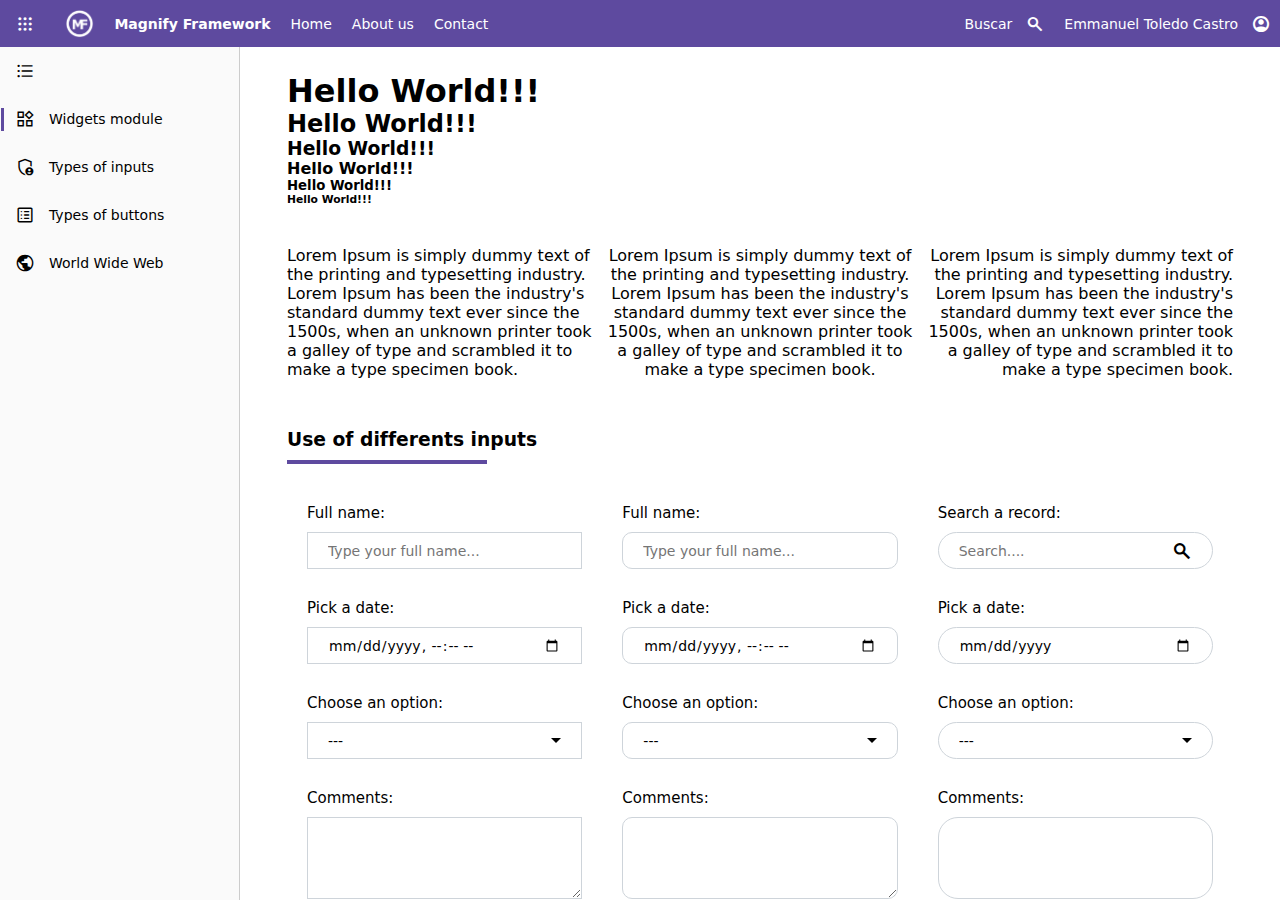
==== index.html @ 5e42d899 "Initial commit with first version of framework" ====
<!DOCTYPE html>
<html lang="es">
<head>
    <meta charset="UTF-8">
    <meta http-equiv="X-UA-Compatible" content="IE=edge">
    <meta name="viewport" content="width=device-width, initial-scale=1.0">
    <link rel="stylesheet" href="./css/main.css" />
    <link rel="stylesheet" href="./css/header-menu.css" />
    <link rel="stylesheet" href="./css/navbar-menu.css" />
    <link rel="stylesheet" href="./css/layout.css" />
    <link rel="stylesheet" href="./css/form.css" />
    <link rel="stylesheet" href="./css/table.css" />
    <!-- <link rel="stylesheet" href="https://fonts.googleapis.com/icon?family=Material+Icons"> -->
    <!-- <link rel="stylesheet" href="https://fonts.googleapis.com/css2?family=Material+Symbols+Outlined:opsz,wght,FILL,GRAD@20..48,100..700,0..1,-50..200" /> -->
    <link rel="stylesheet" href="./lib/google-symbols/main.css" />
    <script src="./utils/jquery/main.js"></script>
    <script src="./js/variables.js"></script>
    <script src="./js/main.js"></script>
    <script src="./js/navbar-menu.js"></script>
    <title>Design maker - Home</title>
</head>
<body>
    <div class="root">
        <div class="header-menu-container">
            <div class="menu-item-container apps-icon-container">
                <div class="header-icon-item-container flex align-justify-content-center">
                    <span class="icon-item material-symbols-outlined">
                        apps
                    </span>
                </div>
            </div>
            <div class="menu-item-container">
                <div class="menu-item">
                    <div class="menu-logo-container">
                        <img class="logo" alt="Image not found" src="./utils/img/magnify-framework.png" />
                    </div>
                    <span class="separator-sm"></span>
                    <p><strong>Magnify Framework</strong></p>
                </div>
            </div>
            <div class="header-menu">
                <div id="principal-header-collapse" class="header-collapse hidden-scroll">
                    <div class="menu left">
                        <div class="menu-item-container">
                            <div class="menu-item darken-hover">
                                <a href="#">Home</a>
                            </div>
                        </div>
                        <div class="menu-item-container">
                            <div class="menu-item darken-hover">
                                <a href="#">About us</a>
                            </div>
                        </div>
                        <div class="menu-item-container">
                            <div class="menu-item darken-hover">
                                <a href="#">Contact</a>
                            </div>
                        </div>
                    </div>
                    <div class="menu right">
                        <div class="menu-item-container">
                            <div class="menu-item">
                                <p>Buscar</p>
                                <span class="icon-item right material-symbols-outlined" style="font-variation-settings: 'FILL' 0, 'wght' 700, 'GRAD' 0, 'opsz' 40">
                                    search
                                </span>
                            </div>
                        </div>
                        <div class="menu-item-container">
                            <div class="menu-item">
                                <p>Emmanuel Toledo Castro</p>
                                <span class="icon-item right material-symbols-outlined"
                                    style="font-variation-settings: 'FILL' 1, 'wght' 700, 'GRAD' 0, 'opsz' 40">
                                    account_circle
                                </span>
                            </div>
                        </div>
                    </div>
                </div>
            </div>
            <div class="header-collapse-toggler" to="principal-header-collapse">
                <span class="icon-item material-symbols-outlined">
                    menu
                </span>
            </div>
        </div>
        <div class="main">
            <div id="left-navbar-container" class="side-navbar-container">
                <div class="main-content-container light-scroll">
                    <div class="navbar-item-container">
                        <div class="navbar-item" action="collapse-navbar" to="left-navbar-container">
                            <span class="icon-item material-symbols-outlined">
                                format_list_bulleted
                            </span>
                        </div>
                    </div>
                    <div class="navbar-item-container inline-indicator active">
                        <span class="navbar-item-indicator"></span>
                        <div class="navbar-item" action="hyperlink-navbar">
                            <span class="icon-item material-symbols-outlined">
                                widgets
                            </span>
                            <a href="#" class="navbar-item-link">
                                Widgets module
                            </a>
                        </div>
                    </div>
                    <div class="navbar-item-container inline-indicator darken-hover">
                        <span class="navbar-item-indicator"></span>
                        <div class="navbar-item" action="hyperlink-navbar">
                            <span class="icon-item material-symbols-outlined">
                                admin_panel_settings
                            </span>
                            <a href="./pages/inputs.html" class="navbar-item-link">
                                Types of inputs
                            </a>
                        </div>
                    </div>
                    <div class="navbar-item-container inline-indicator darken-hover">
                        <span class="navbar-item-indicator"></span>
                        <div class="navbar-item" action="hyperlink-navbar">
                            <span class="icon-item material-symbols-outlined">
                                list_alt
                            </span>
                            <a href="./pages/buttons.html" class="navbar-item-link">
                                Types of buttons
                            </a>
                        </div>
                    </div>
                    <div class="navbar-item-container inline-indicator darken-hover">
                        <span class="navbar-item-indicator"></span>
                        <div class="navbar-item" action="hyperlink-navbar">
                            <span class="icon-item material-symbols-outlined">
                                public
                            </span>
                            <a href="#" class="navbar-item-link">
                                World Wide Web
                            </a>
                        </div>
                    </div>
                </div>
            </div>
            <div class="main-content-container light-scroll">
                <main class="main-container">
                    <!-- Use of container. -->
                    <div class="container">
                        <h1>Hello World!!!</h1>
                        <h2>Hello World!!!</h2>
                        <h3>Hello World!!!</h3>
                        <h4>Hello World!!!</h4>
                        <h5>Hello World!!!</h5>
                        <h6>Hello World!!!</h6>
                    </div>
                    <!-- Use of row and columns. -->
                    <div class="container">
                        <div class="row">
                            <div class="column-container column-md-4">
                                <p class="text-left">Lorem Ipsum is simply dummy text of the printing and typesetting industry. Lorem Ipsum has been the industry's standard dummy text ever since the 1500s, when an unknown printer took a galley of type and scrambled it to make a type specimen book.</p>
                            </div>
                            <div class="column-container column-md-4">
                                <p class="text-center">Lorem Ipsum is simply dummy text of the printing and typesetting industry. Lorem Ipsum has been the industry's standard dummy text ever since the 1500s, when an unknown printer took a galley of type and scrambled it to make a type specimen book.</p>
                            </div>
                            <div class="column-container column-md-4">
                                <p class="text-right">Lorem Ipsum is simply dummy text of the printing and typesetting industry. Lorem Ipsum has been the industry's standard dummy text ever since the 1500s, when an unknown printer took a galley of type and scrambled it to make a type specimen book.</p>
                            </div>
                        </div>
                    </div>
                    <!-- Types of controls. -->
                    <div class="container">
                        <div class="title-container">
                            <div class="title-item">
                                <h3>Use of differents inputs</h3>
                                <div class="title-bottom-line-indicator"></div>
                            </div>
                        </div>
                        <div class="row">
                            <div class="column-container column-md-4">
                                <div class="form-control-container">
                                    <label class="control-label" for="full-name">Full name:</label>
                                    <div class="control-container">
                                        <input id="full-name" 
                                               name="full-name"
                                               class="control" 
                                               type="text" 
                                               placeholder="Type your full name..." />
                                    </div>
                                </div>
                            </div>
                            <div class="column-container column-md-4">
                                <div class="form-control-container">
                                    <label class="control-label" for="full-name">Full name:</label>
                                    <div class="control-container semi-rounded">
                                        <input id="full-name" 
                                               name="full-name"
                                               class="control" 
                                               type="text" 
                                               placeholder="Type your full name..." />
                                    </div>
                                </div>
                            </div>
                            <div class="column-container column-md-4">
                                <div class="form-control-container">
                                    <label class="control-label" for="search">Search a record:</label>
                                    <div class="control-container rounded">
                                        <input id="search" 
                                               name="search"
                                               class="control" 
                                               type="text" 
                                               placeholder="Search...." />
                                        <span class="icon-item material-symbols-outlined" style="font-variation-settings: 'FILL' 0, 'wght' 700, 'GRAD' 0, 'opsz' 40">
                                            search
                                        </span>
                                    </div>
                                </div>
                            </div>
                        </div>
                        <div class="row">
                            <div class="column-container column-md-4">
                                <div class="form-control-container">
                                    <label class="control-label" for="date">Pick a date:</label>
                                    <div class="control-container">
                                        <input id="date" 
                                               name="date"
                                               class="control" 
                                               type="datetime-local" />
                                    </div>
                                </div>
                            </div>
                            <div class="column-container column-md-4">
                                <div class="form-control-container">
                                    <label class="control-label" for="date">Pick a date:</label>
                                    <div class="control-container semi-rounded">
                                        <input id="date" 
                                               name="date"
                                               class="control" 
                                               type="datetime-local" />
                                    </div>
                                </div>
                            </div>
                            <div class="column-container column-md-4">
                                <div class="form-control-container">
                                    <label class="control-label" for="date">Pick a date:</label>
                                    <div class="control-container rounded">
                                        <input id="date" 
                                               name="date"
                                               class="control" 
                                               type="date" />
                                    </div>
                                </div>
                            </div>
                        </div>
                        <div class="row">
                            <div class="column-container column-md-4">
                                <div class="form-control-container">
                                    <label class="control-label" for="example-select">Choose an option:</label>
                                    <div class="control-container select">
                                        <select id="example-select" 
                                               name="example-select"
                                               class="control">
                                            <option>---</option>
                                            <option>Option #1</option>
                                            <option>Option #2</option>
                                            <option>Option #3</option>
                                            <option>Option #4</option>
                                        </select>
                                    </div>
                                </div>
                            </div>
                            <div class="column-container column-md-4">
                                <div class="form-control-container">
                                    <label class="control-label" for="example-select">Choose an option:</label>
                                    <div class="control-container semi-rounded select">
                                        <select id="example-select" 
                                               name="example-select"
                                               class="control">
                                            <option>---</option>
                                            <option>Option #1</option>
                                            <option>Option #2</option>
                                            <option>Option #3</option>
                                            <option>Option #4</option>   
                                        </select>
                                    </div>
                                </div>
                            </div>
                            <div class="column-container column-md-4">
                                <div class="form-control-container">
                                    <label class="control-label" for="example-select">Choose an option:</label>
                                    <div class="control-container rounded select">
                                        <select id="example-select" 
                                               name="example-select"
                                               class="control">
                                            <option>---</option>
                                            <option>Option #1</option>
                                            <option>Option #2</option>
                                            <option>Option #3</option>
                                            <option>Option #4</option>
                                        </select>
                                    </div>
                                </div>
                            </div>
                        </div>
                        <div class="row">
                            <div class="column-container column-md-4">
                                <div class="form-control-container">
                                    <label class="control-label" for="comment">Comments:</label>
                                    <div class="control-container">
                                        <textarea id="comment" name="comment" class="control" rows="4"></textarea>
                                    </div>
                                </div>
                            </div>
                            <div class="column-container column-md-4">
                                <div class="form-control-container">
                                    <label class="control-label" for="comment">Comments:</label>
                                    <div class="control-container semi-rounded">
                                        <textarea id="comment" name="comment" class="control" rows="4"></textarea>
                                    </div>
                                </div>
                            </div>
                            <div class="column-container column-md-4">
                                <div class="form-control-container">
                                    <label class="control-label" for="comment">Comments:</label>
                                    <div class="control-container rounded">
                                        <textarea id="comment" name="comment" class="control" rows="4"></textarea>
                                    </div>
                                </div>
                            </div>
                        </div>
                    </div>
                    <!-- Types of buttons -->
                    <h3>Use of differents Buttons</h3>
                    <div class="container">
                        <div class="row">
                            <div class="column-md-3">
                                <div class="container">
                                    <div class="control-button-container button-bg">
                                        <div class="control-button">
                                            <p>Click to like</p>
                                            <span class="icon-item left material-symbols-outlined" style="font-variation-settings: 'FILL' 1, 'wght' 700, 'GRAD' 0, 'opsz' 40">
                                                favorite
                                            </span>
                                        </div>
                                    </div>
                                </div>
                            </div>
                            <div class="column-md-3">
                                <div class="container">
                                    <div class="control-button-container button-bg-info">
                                        <div class="control-button">
                                            <p>More information</p>
                                            <span class="icon-item left material-symbols-outlined" style="font-variation-settings: 'FILL' 1, 'wght' 700, 'GRAD' 0, 'opsz' 40">
                                                info
                                            </span>
                                        </div>
                                    </div>
                                </div>
                            </div>
                            <div class="column-md-3">
                                <div class="container">
                                    <div class="control-button-container button-bg-danger">
                                        <div class="control-button">
                                            <p>Delte record</p>
                                            <span class="icon-item left material-symbols-outlined" style="font-variation-settings: 'FILL' 1, 'wght' 700, 'GRAD' 0, 'opsz' 40">
                                                delete_sweep
                                            </span>
                                        </div>
                                    </div>
                                </div>
                            </div>
                            <div class="column-md-3">
                                <div class="container">
                                    <div class="control-button-container button-bg-success">
                                        <div class="control-button">
                                            <p>Add new record</p>
                                            <span class="icon-item left material-symbols-outlined" style="font-variation-settings: 'FILL' 1, 'wght' 700, 'GRAD' 0, 'opsz' 40">
                                                add
                                            </span>
                                        </div>
                                    </div>
                                </div>
                            </div>
                        </div>
                        <div class="row">
                            <div class="column-md-3">
                                <div class="container">
                                    <div class="control-button-container semi-rounded button-bg">
                                        <div class="control-button">
                                            <p>Click to like</p>
                                            <span class="icon-item left material-symbols-outlined" style="font-variation-settings: 'FILL' 1, 'wght' 700, 'GRAD' 0, 'opsz' 40">
                                                favorite
                                            </span>
                                        </div>
                                    </div>
                                </div>
                            </div>
                            <div class="column-md-3">
                                <div class="container">
                                    <div class="control-button-container semi-rounded button-bg-info">
                                        <div class="control-button">
                                            <p>More information</p>
                                            <span class="icon-item left material-symbols-outlined" style="font-variation-settings: 'FILL' 1, 'wght' 700, 'GRAD' 0, 'opsz' 40">
                                                info
                                            </span>
                                        </div>
                                    </div>
                                </div>
                            </div>
                            <div class="column-md-3">
                                <div class="container">
                                    <div class="control-button-container semi-rounded button-bg-danger">
                                        <div class="control-button">
                                            <p>Delte record</p>
                                            <span class="icon-item left material-symbols-outlined" style="font-variation-settings: 'FILL' 1, 'wght' 700, 'GRAD' 0, 'opsz' 40">
                                                delete_sweep
                                            </span>
                                        </div>
                                    </div>
                                </div>
                            </div>
                            <div class="column-md-3">
                                <div class="container">
                                    <div class="control-button-container semi-rounded button-bg-success">
                                        <div class="control-button">
                                            <p>Add new record</p>
                                            <span class="icon-item left material-symbols-outlined" style="font-variation-settings: 'FILL' 1, 'wght' 700, 'GRAD' 0, 'opsz' 40">
                                                add
                                            </span>
                                        </div>
                                    </div>
                                </div>
                            </div>
                        </div>
                        <div class="row">
                            <div class="column-md-3">
                                <div class="container">
                                    <div class="control-button-container rounded button-bg">
                                        <div class="control-button">
                                            <p>Click to like</p>
                                            <span class="icon-item left material-symbols-outlined" style="font-variation-settings: 'FILL' 1, 'wght' 700, 'GRAD' 0, 'opsz' 40">
                                                favorite
                                            </span>
                                        </div>
                                    </div>
                                </div>
                            </div>
                            <div class="column-md-3">
                                <div class="container">
                                    <div class="control-button-container rounded button-bg-info">
                                        <div class="control-button">
                                            <p>More information</p>
                                            <span class="icon-item left material-symbols-outlined" style="font-variation-settings: 'FILL' 1, 'wght' 700, 'GRAD' 0, 'opsz' 40">
                                                info
                                            </span>
                                        </div>
                                    </div>
                                </div>
                            </div>
                            <div class="column-md-3">
                                <div class="container">
                                    <div class="control-button-container rounded button-bg-danger">
                                        <div class="control-button">
                                            <p>Delte record</p>
                                            <span class="icon-item left material-symbols-outlined" style="font-variation-settings: 'FILL' 1, 'wght' 700, 'GRAD' 0, 'opsz' 40">
                                                delete_sweep
                                            </span>
                                        </div>
                                    </div>
                                </div>
                            </div>
                            <div class="column-md-3">
                                <div class="container">
                                    <div class="control-button-container rounded button-bg-success">
                                        <div class="control-button">
                                            <p>Add new record</p>
                                            <span class="icon-item left material-symbols-outlined" style="font-variation-settings: 'FILL' 1, 'wght' 700, 'GRAD' 0, 'opsz' 40">
                                                add
                                            </span>
                                        </div>
                                    </div>
                                </div>
                            </div>
                        </div>
                        <div class="row">
                            <div class="column-md-3">
                                <div class="container">
                                    <div class="control-button-container rounded button-bg">
                                        <div class="control-button">
                                            <span class="icon-item right material-symbols-outlined" style="font-variation-settings: 'FILL' 1, 'wght' 700, 'GRAD' 0, 'opsz' 40">
                                                favorite
                                            </span>
                                            <p>Click to like</p>
                                        </div>
                                    </div>
                                </div>
                            </div>
                            <div class="column-md-3">
                                <div class="container">
                                    <div class="control-button-container rounded button-bg-info">
                                        <div class="control-button">
                                            <span class="icon-item right material-symbols-outlined" style="font-variation-settings: 'FILL' 1, 'wght' 700, 'GRAD' 0, 'opsz' 40">
                                                info
                                            </span>
                                            <p>More information</p>
                                        </div>
                                    </div>
                                </div>
                            </div>
                            <div class="column-md-3">
                                <div class="container">
                                    <div class="control-button-container rounded button-bg-danger">
                                        <div class="control-button">
                                            <span class="icon-item right material-symbols-outlined" style="font-variation-settings: 'FILL' 1, 'wght' 700, 'GRAD' 0, 'opsz' 40">
                                                delete_sweep
                                            </span>
                                            <p>Delte record</p>
                                        </div>
                                    </div>
                                </div>
                            </div>
                            <div class="column-md-3">
                                <div class="container">
                                    <div class="control-button-container rounded button-bg-success">
                                        <div class="control-button">
                                            <span class="icon-item right material-symbols-outlined" style="font-variation-settings: 'FILL' 1, 'wght' 700, 'GRAD' 0, 'opsz' 40">
                                                add
                                            </span>
                                            <p>Add new record</p>
                                        </div>
                                    </div>
                                </div>
                            </div>
                        </div>
                    </div>
                    <div class="container flex-row">
                        <button class="control-button rounded button-bg-warning">
                            Click here!
                        </button>
                        <span class="separator-sm"></span>
                        <button class="control-button rounded button-bg-danger">
                            Click here!
                        </button>
                        <span class="separator-sm"></span>
                        <button class="control-button rounded button-bg-success">
                            Click here!
                        </button>
                        <span class="separator-sm"></span>
                        <button class="control-button rounded button-bg-info">
                            Click here!
                        </button>
                        <span class="separator-sm"></span>
                        <button class="control-button rounded button-bg-secondary">
                            Click here!
                        </button>
                    </div>
                    <div class="container flex-row">
                        <button class="control-button button-bg-warning">
                            Click here!
                        </button>
                        <span class="separator-sm"></span>
                        <button class="control-button button-bg-danger">
                            Click here!
                        </button>
                        <span class="separator-sm"></span>
                        <button class="control-button button-bg-success">
                            Click here!
                        </button>
                        <span class="separator-sm"></span>
                        <button class="control-button button-bg-info">
                            Click here!
                        </button>
                        <span class="separator-sm"></span>
                        <button class="control-button button-bg-secondary">
                            Click here!
                        </button>
                    </div>
                    <div class="container flex-row">
                        <button class="control-button button-bg-warning-outline">
                            Click here!
                        </button>
                        <span class="separator-sm"></span>
                        <button class="control-button button-bg-danger-outline">
                            Click here!
                        </button>
                        <span class="separator-sm"></span>
                        <button class="control-button button-bg-success-outline">
                            Click here!
                        </button>
                        <span class="separator-sm"></span>
                        <button class="control-button button-bg-info-outline">
                            Click here!
                        </button>
                        <span class="separator-sm"></span>
                        <button class="control-button button-bg-secondary-outline">
                            Click here!
                        </button>
                    </div>
                    <div class="container flex-row">
                        <button class="control-button button-bg-warning-outline rounded">
                            Search a record
                            <span class="icon-item material-symbols-outlined left" style="font-variation-settings: 'FILL' 0, 'wght' 700, 'GRAD' 0, 'opsz' 40">
                                search
                            </span>
                        </button>
                        <span class="separator-sm"></span>
                        <button class="control-button button-bg-danger-outline rounded">
                            <span class="icon-item material-symbols-outlined right" style="font-variation-settings: 'FILL' 0, 'wght' 700, 'GRAD' 0, 'opsz' 40">
                                search
                            </span>
                            Search a record
                        </button>
                        <span class="separator-sm"></span>
                        <button class="control-button button-bg-success-outline rounded">
                            Filter
                            <span class="icon-item material-symbols-outlined left" style="font-variation-settings: 'FILL' 0, 'wght' 700, 'GRAD' 0, 'opsz' 40">
                                filter_list
                            </span>
                        </button>
                        <span class="separator-sm"></span>
                        <button class="control-button button-bg-info-outline rounded">
                            Refresh
                            <span class="icon-item material-symbols-outlined left" style="font-variation-settings: 'FILL' 0, 'wght' 700, 'GRAD' 0, 'opsz' 40">
                                refresh
                            </span>
                        </button>
                        <span class="separator-sm"></span>
                        <button class="control-button button-bg-secondary-outline rounded">
                            <span class="icon-item material-symbols-outlined" style="font-variation-settings: 'FILL' 0, 'wght' 700, 'GRAD' 0, 'opsz' 40">
                                info
                            </span>
                        </button>
                    </div>
                    <!-- Use of Card -->
                    <br><br><br>
                    <div class="card-container">
                        <h3>Example of use of card</h3>
                    </div>
                    <br><br><br>
                    <div class="container">
                        <div class="table-container linear light-scroll">
                            <table class="linear-table">
                                <thead>
                                    <tr>
                                        <th class="first" scope="col">
                                            <p>Identificador</p>
                                        </th>
                                        <th scope="col">
                                            <p>Documento</p>
                                        </th>
                                        <th scope="col">
                                            <p>Fecha límite</p>
                                        </th>
                                        <th scope="col">
                                            <p>Estatus</p>
                                        </th>
                                        <th scope="col">
                                            <p>Acciones</p>
                                        </th>
                                    </tr>
                                </thead>
                                <tbody>
                                    <tr scope="row">
                                        <td class="first">
                                            <span class="table-row-indicator"></span>
                                            <div class="flex align-items-center">
                                                # 1
                                            </div>
                                        </td>
                                        <td>
                                            <div class="flex align-items-center">
                                                Acta de nacimiento
                                            </div>
                                        </td>
                                        <td>
                                            <div class="flex align-items-center">
                                                29 de Junio del 2022
                                            </div>
                                        </td>
                                        <td>
                                            <div class="flex align-items-center">
                                                <span class="icon-item material-symbols-outlined" style="font-variation-settings: 'FILL' 1, 'wght' 700, 'GRAD' 0, 'opsz' 40">
                                                    flag
                                                </span> 
                                                <p>
                                                    Pendiente
                                                </p>
                                            </div>
                                        </td>
                                        <td>
                                            <div class="flex align-items-center">
                                                <p class="upload-document">Subir nuevo documento</p>
                                            </div>
                                        </td>
                                    </tr>
                                    <tr scope="row">
                                        <td class="first">
                                            <span class="table-row-indicator"></span>
                                            <div class="flex align-items-center">
                                                # 2
                                            </div>
                                        </td>
                                        <td>
                                            <div class="flex align-items-center">
                                                Comprobante de domicilio
                                            </div>
                                        </td>
                                        <td>
                                            <div class="flex align-items-center">
                                                29 de Junio del 2022
                                            </div>
                                        </td>
                                        <td>
                                            <div class="flex align-items-center">
                                                <span class="icon-item material-symbols-outlined" style="font-variation-settings: 'FILL' 1, 'wght' 700, 'GRAD' 0, 'opsz' 40">
                                                    flag
                                                </span> 
                                                <p>
                                                    Pendiente
                                                </p>
                                            </div>
                                        </td>
                                        <td>
                                            <div class="flex align-items-center">
                                                <span class="icon-item icon-item-lg click material-symbols-outlined" COLOR="green" style="font-variation-settings: 'FILL' 1, 'wght' 700, 'GRAD' 0, 'opsz' 40">
                                                    add_circle
                                                </span>
                                                <span class="icon-item icon-item-lg click material-symbols-outlined" COLOR="red" style="font-variation-settings: 'FILL' 1, 'wght' 700, 'GRAD' 0, 'opsz' 40">
                                                    cancel
                                                </span>
                                                <span class="icon-item icon-item-lg click material-symbols-outlined" COLOR="#0083b3" style="font-variation-settings: 'FILL' 1, 'wght' 700, 'GRAD' 0, 'opsz' 40">
                                                    downloading
                                                </span>
                                            </div>
                                        </td>
                                    </tr>
                                    <tr scope="row">
                                        <td class="first">
                                            <span class="table-row-indicator"></span>
                                            <div class="flex align-items-center">
                                                # 3
                                            </div>
                                        </td>
                                        <td>
                                            <div class="flex align-items-center">
                                                Identificación oficial
                                            </div>
                                        </td>
                                        <td>
                                            <div class="flex align-items-center">
                                                29 de Junio del 2022
                                            </div>
                                        </td>
                                        <td>
                                            <div class="flex align-items-center">
                                                <span class="icon-item material-symbols-outlined" style="font-variation-settings: 'FILL' 1, 'wght' 700, 'GRAD' 0, 'opsz' 40">
                                                    flag
                                                </span> 
                                                <p>
                                                    Pendiente
                                                </p>
                                            </div>
                                        </td>
                                        <td>
                                            <div class="flex align-items-center">
                                                <p class="upload-document">Subir nuevo documento</p>
                                            </div>
                                        </td>
                                    </tr>
                                </tbody>
                            </table>
                        </div>
                    </div>
                    <br><br><br><br><br>
                </main>
            </div>
        </div>
    </div>
</body>
</html>
---- css/main.css ----
:root {
    --background-magnify-framework: #5E4A9F;
    --color-black: #000000;
    --color-white: #FFFFFF;
    --small-font-size: 0.875rem;
    --light-font-weight: 300;
    --regular-font-weight: 400;
    --semibold-font-weight: 600;
}

* {
    margin: 0;
    padding: 0;
    box-sizing: border-box;
    font-family: Segoe UI,Frutiger,Frutiger Linotype,Dejavu Sans,Helvetica Neue,Arial,sans-serif;
}

.material-symbols-outlined::before {
    content: "" !important;
}

.hidden-scroll::-webkit-scrollbar {
    width: 0px;
    height: 0px;
}

.light-scroll::-webkit-scrollbar {
    width: 4px;
    height: 4px;
}

.light-scroll::-webkit-scrollbar-track {
    background-color: #f1f1f1;
    border-radius: 0px;
}

.light-scroll::-webkit-scrollbar-thumb {
    background-color: #c1c1c1;
    border-radius: 0px;
}

div.lighten-hover:hover {
    transition: .5s;
    background-image: linear-gradient(rgba(255, 255, 255, 0.35), rgba(255, 255, 255, 0.35)); /* Takes itself background color or pather background, itselft as first option but more ligth. */
}

div.darken-hover:hover {
    transition: .5s;
    background-image: linear-gradient(rgba(0, 0, 0, 0.050), rgba(0, 0, 0, 0.050)); /* Takes itself background color or pather background, itselft as first option but more ligth. */
}

html {
    height: 100%;
}

body {
    height: 100%;
    overflow: hidden;
}

.root {
    height: 100%;
    display: flex;
    flex-direction: column;
    box-sizing: border-box;
}

.main {
    height: 100%;
    display: flex;
    overflow: hidden;
    flex-direction: row;
    box-sizing: border-box;
}

.main-content-container {
    width: 100%;
    height: 100%;
    display: flex;
    overflow-y: auto;
    flex-direction: column;
}

.main-container, main {
    flex: 1 1 auto;
    padding: 10px 32px;
    position: relative;
}

.container {
    padding: 15px;
}

*.semi-rounded {
    border-radius: 0.625rem;
}

*.rounded {
    border-radius: 1.25rem;
}

*.circular {
    border-radius: 50%;
}

.card-container {
    padding: 1rem;
    border-radius: 5px;
    border: solid 1px #cccccc;
    background-color: #FFFFFF;
    box-shadow: rgba(0, 0, 0, 0.16) 0px 1px 4px;
}

.relative {
    position: relative;
}

.absolute {
    position: absolute;
}

.shadow {
    box-shadow: rgba(100, 100, 111, 0.2) 0px 7px 29px 0px;
}

.transparent {
    background-color: transparent;
}

.click {
    cursor: pointer;
}

.separator-sm {
    width: 15px;
    height: 100%;
}

.separator-md {
    width: 30px;
    height: 100%;
}

.separator-lg {
    width: 45px;
    height: 100%;
}

.icon-item-container {
    width: 50px;
    height: 100%;
    max-width: 50px;
}

.icon-item {
    max-height: 1.5rem !important;
    font-size: 1.25rem !important;
}

.icon-item-sm {
    max-height: 1rem !important;
    font-size: 0.75rem !important;
}

.icon-item-md {
    max-height: 1.5rem !important;
    font-size: 1.25rem !important;
}

.icon-item-lg {
    max-height: 1.75rem !important;
    font-size: 1.5rem !important;
}

.title-container {
    width: 100%;
    margin-bottom: 30px;
}

.title-item {
    width: fit-content;
}

.title-bottom-line-indicator {
    width: 80%;
    height: 4px;
    min-height: 3px;
    margin-top: 10px;
    background-color: var(--background-magnify-framework);
}

.text-left {
    text-align: left;
}

.text-right {
    text-align: right;
}

.text-center {
    text-align: center;
}

.font-normal {
    font-weight: normal;
}

.font-semibold {
    font-weight: 600;
}

.font-bold {
    font-weight: bold;
}

.left {
    float: left;
}

.right {
    float: right;
}

.flex {
    display: flex;
}

.flex-row {
    display: flex;
    flex-direction: row;
}

.flex-row-reverse {
    display: flex;
    flex-direction: row-reverse;
}

.flex-column {
    display: flex;
    flex-direction: column;
}

.flex-column-reverse {
    display: flex;
    flex-direction: column-reverse;
}

.align-items-stretch {
    align-items: stretch;
}

.align-items-center {
    align-items: center;
}

.justify-content-center {
    justify-content: center;
}

.align-justify-content-center {
    align-items: center;
    justify-content: center;
}

.width-fit-content {
    width: fit-content !important;
}

.width-25-p {
    width: 25%;
}

.width-50-p {
    width: 50%;
}

.width-75-p {
    width: 75%;
}

.width-100-p {
    width: 100%;
}

.height-25-p {
    height: 25%;
}

.height-50-p {
    height: 50%;
}

.height-75-p {
    height: 75%;
}

.height-100-p {
    height: 100%;
}

.margin-0 {
    margin: 0;
}

.padding-0 {
    padding: 0;
}
---- css/header-menu.css ----
.header-menu-container {
    width: 100%; 
    z-index: 99;
    height: 50px; 
    display: flex;
    /* position: relative; */
    overflow: hidden;
    flex-direction: row;
    background-color: var(--background-magnify-framework);
}

.header-menu {
    width: 100%;
    height: 100%;
    font-size: 0px;
    /* position: relative; */
    flex-basis: auto;
    vertical-align: top;
    display: inline-block;
    box-sizing: border-box;
}

.menu-item-container {
    height: 100%;
    display: inline-block;
    min-width: fit-content;
}

.menu-logo-container {
    height: 100%;
    display: flex;
    position: relative;
    overflow-x: visible;
    align-items: center;
    padding: .5rem 0.25rem;
    justify-content: center;
}

.menu-logo-container .logo {
    height: 100%;
    vertical-align: middle;
}

.menu-item-container .menu-item {
    height: 100%;
    display: flex;
    cursor: pointer;
    position: relative;
    width: fit-content;
    padding-left: 10px;
    padding-right: 10px;
    align-items: center;
    justify-content: center;
}

.menu-item > * {
    text-decoration: none;
    color: var(--color-white);
    font-size: var(--small-font-size);
}

.menu-item .icon-item {
    margin-top: 1px;
    font-size: 18px !important;
}

.menu-item .icon-item.left {
    margin-right: 0.875rem;
}

.menu-item .icon-item.right {
    margin-left: 0.875rem;
}

.menu-item.linear > .linear-indicator {
    bottom: 0; 
    height: 2.5px; 
    width: 80%; 
    min-width: 80%; 
    margin-right: 0px; 
    margin-bottom: 10px;
    position: absolute;
    background-color: transparent; 
}

.menu-item.linear:hover > .linear-indicator {
    background-color: var(--color-white);
}

.header-icon-item-container {
    width: 50px;
    height: 100%;
    max-width: 50px;
    color: var(--color-white);
}

.menu {
    height: 100%;
}

.header-collapse {
    height: 100%;
    width: 100%;
    background-color: var(--background-magnify-framework);
}

.header-collapse.collapsed {
    top: 46px;
    right: -50%;
    display: flex;
    transition: .5s;
    position: absolute;
    width: fit-content;
    overflow-y: scroll;
    flex-direction: column;
    height: calc(100% - 46px);
    background-color: var(--background-magnify-framework);
}

.header-collapse.collapsed.active {
    right: 0;
    transition: .5s;
    -o-transition: .5s;
    -ms-transition: .5s;
    -moz-transition: .5s;
    -webkit-transition: .5s;
}

.header-collapse.collapsed > .menu {
    height: fit-content;
}

.header-collapse.collapsed .menu-item-container {
    float: none;
    width: 100%;
    height: 50px;
    display: flex;
    min-height: 50px;
    align-items: center;
    justify-content: flex-end;
}

.header-collapse.collapsed .menu-item-container .menu-item {
    width: 100%;
    padding: 0 20px;
    justify-content: flex-end;
}

.header-collapse-toggler {
    height: 100%;
    float: right;
    display: none;
    min-width: 50px;
    cursor: pointer;
    align-items: center;
    justify-content: center;
    color: var(--color-white);
}

.header-collapse-toggler.show {
    display: flex;
}


/* Media screen to Desktop application. */
@media screen and (min-width: 1024px) {
    
}

/* Media screen to Tablet application. */
@media screen and (min-width: 768px) and (max-width: 1023px) {
    
}

/* Media screen to Mobile application. */
@media screen and (min-width: 767px) {
    
}
---- css/navbar-menu.css ----
/* General navbar menu styles */
.side-navbar-container {
    height: 100%;
    width: 15rem;
    flex-shrink: 0;
    transition: .3s;
    position: relative;
    background-color: #FAFAFA;
    border-right: .5px solid #CCCCCC;
}

.navbar-item-container {
    display: flex;
    min-height: 3rem;
    /* padding: 0 0.75rem; */
    padding: 0 15px;
    /* padding: 0 15.25px; */
    /* padding: 0 1rem; */
    overflow-x: hidden;
    align-items: center;
    box-sizing: border-box;
}

.navbar-item-container .navbar-item {
    display: flex;
    cursor: pointer;
    min-width: 100%;
    min-height: 100%;
    position: relative;
    align-items: center;
    flex-direction: row;
    /* background-color: rebeccapurple; */
}

.navbar-item-container.background-indicator.active {
    background-color: var(--background-magnify-framework);
    box-shadow: rgba(149, 157, 165, 0.5) 0px 8px 24px;
}

.navbar-item-container.background-indicator.active * {
    color: var(--color-white);
}

.navbar-item-container.inline-indicator {
    position: relative;
}

.navbar-item-container.inline-indicator.active .navbar-item-indicator {
    left: 1px;
    width: 3px;
    height: 1.4rem;
    position: absolute;
    background-color: var(--background-magnify-framework);
}

.navbar-item-container.inline-indicator.active * {
    color: var(--color-black);
}

.navbar-item .icon-item {
    margin-right: 0.875rem;
}

.navbar-item[role=collapse-navbar] .icon-item {
    margin-right: 0rem;
}

.navbar-item .navbar-item-link {
    width: max-content;
    white-space: nowrap; /* New (Used to don't move the text on hide menu) */
    text-decoration: none;
    color: var(--color-black);
    font-size: var(--small-font-size);
    font-weight: var(--regular-font-weight);
}

/* Collapsed navbar menu styles */
.side-navbar-container.collapsed {
    margin: 0;
    width: 3.125rem;
}

.side-navbar-container.collapsed .navbar-item-container {
    padding: 0;
}

.side-navbar-container.collapsed .navbar-item-container .navbar-item {
    padding: 0 15px;
}

.side-navbar-container.collapsed .navbar-item-link {
    display: none;
}

/* Media screen to Desktop application. */
/* @media screen and (max-width: 1024px) {

    .side-navbar-container {
        width: 55px;
    }
} */


/* Media screen to Desktop application. */
@media screen and (min-width: 1024px) {
    
}

/* Media screen to Tablet application. */
@media screen and (min-width: 768px) and (max-width: 1023px) {
    /* .side-navbar-container {
        width: 3.125rem;
    } */
}

/* Media screen to Mobile application. */
@media screen and (min-width: 767px) {
    
}
---- css/layout.css ----
.row {
    /*--bs-gutter-x: 1.5rem;*/
    --bs-gutter-y: 0;
    display: flex;
    flex-wrap: wrap;
    margin-top: calc(var(--bs-gutter-y) * -1);
    margin-right: calc(var(--bs-gutter-x) * -.5);
    margin-left: calc(var(--bs-gutter-x) * -.5);
}

    .row > * {
        flex-shrink: 0;
        width: 100%;
        max-width: 100%;
        padding-right: calc(var(--bs-gutter-x) * .5);
        padding-left: calc(var(--bs-gutter-x) * .5);
        margin-top: var(--bs-gutter-y);
    }

.column {
    flex: 1 0 0%;
}

.row > .column-container {
    padding-top: 10px;
    padding-bottom: 20px;
}

/* Media screen to Desktop application. */
@media screen and (min-width: 1024px) {
    /* .row > .column-container {
        padding-left: 12px;
        padding-right: 12px;
    }
    
    .row > .column-container:last-child {
        padding-left: 24px;
        padding-right: 0px;
    }
    
    .row > .column-container:first-child {
        padding-left: 0px;
        padding-right: 24px;
    } */
}

/* Media screen to Tablet application. */
@media screen and (min-width: 768px) and (max-width: 1023px) {
    /* .row > .column-container {
        padding-left: 7px;
        padding-right: 7px;
    }
    
    .row > .column-container:last-child {
        padding-left: 14px;
        padding-right: 0px;
    }
    
    .row > .column-container:first-child {
        padding-left: 0px;
        padding-right: 14px;
    } */
}

/* Media screen to Mobile application. */
@media screen and (min-width: 767px) {
    
}

.row-columns-auto > * {
    flex: 0 0 auto;
    width: auto;
}

.row-columns-1 > * {
    flex: 0 0 auto;
    width: 100%;
}

.row-columns-2 > * {
    flex: 0 0 auto;
    width: 50%;
}

.row-columns-3 > * {
    flex: 0 0 auto;
    width: 33.3333333333%;
}

.row-columns-4 > * {
    flex: 0 0 auto;
    width: 25%;
}

.row-columns-5 > * {
    flex: 0 0 auto;
    width: 20%;
}

.row-columns-6 > * {
    flex: 0 0 auto;
    width: 16.6666666667%;
}

.column-auto {
    flex: 0 0 auto;
    width: auto;
}

.column-1 {
    flex: 0 0 auto;
    width: 8.33333333%;
}

.column-2 {
    flex: 0 0 auto;
    width: 16.66666667%;
}

.column-3 {
    flex: 0 0 auto;
    width: 25%;
}

.column-4 {
    flex: 0 0 auto;
    width: 33.33333333%;
}

.column-5 {
    flex: 0 0 auto;
    width: 41.66666667%;
}

.column-6 {
    flex: 0 0 auto;
    width: 50%;
}

.column-7 {
    flex: 0 0 auto;
    width: 58.33333333%;
}

.column-8 {
    flex: 0 0 auto;
    width: 66.66666667%;
}

.column-9 {
    flex: 0 0 auto;
    width: 75%;
}

.column-10 {
    flex: 0 0 auto;
    width: 83.33333333%;
}

.column-11 {
    flex: 0 0 auto;
    width: 91.66666667%;
}

.column-12 {
    flex: 0 0 auto;
    width: 100%;
}

@media (min-width: 576px) {
    .column-sm {
        flex: 1 0 0%;
    }

    .row-columns-sm-auto > * {
        flex: 0 0 auto;
        width: auto;
    }

    .row-columns-sm-1 > * {
        flex: 0 0 auto;
        width: 100%;
    }

    .row-columns-sm-2 > * {
        flex: 0 0 auto;
        width: 50%;
    }

    .row-columns-sm-3 > * {
        flex: 0 0 auto;
        width: 33.3333333333%;
    }

    .row-columns-sm-4 > * {
        flex: 0 0 auto;
        width: 25%;
    }

    .row-columns-sm-5 > * {
        flex: 0 0 auto;
        width: 20%;
    }

    .row-columns-sm-6 > * {
        flex: 0 0 auto;
        width: 16.6666666667%;
    }

    .column-sm-auto {
        flex: 0 0 auto;
        width: auto;
    }

    .column-sm-1 {
        flex: 0 0 auto;
        width: 8.33333333%;
    }

    .column-sm-2 {
        flex: 0 0 auto;
        width: 16.66666667%;
    }

    .column-sm-3 {
        flex: 0 0 auto;
        width: 25%;
    }

    .column-sm-4 {
        flex: 0 0 auto;
        width: 33.33333333%;
    }

    .column-sm-5 {
        flex: 0 0 auto;
        width: 41.66666667%;
    }

    .column-sm-6 {
        flex: 0 0 auto;
        width: 50%;
    }

    .column-sm-7 {
        flex: 0 0 auto;
        width: 58.33333333%;
    }

    .column-sm-8 {
        flex: 0 0 auto;
        width: 66.66666667%;
    }

    .column-sm-9 {
        flex: 0 0 auto;
        width: 75%;
    }

    .column-sm-10 {
        flex: 0 0 auto;
        width: 83.33333333%;
    }

    .column-sm-11 {
        flex: 0 0 auto;
        width: 91.66666667%;
    }

    .column-sm-12 {
        flex: 0 0 auto;
        width: 100%;
    }
}

@media (min-width: 768px) {
    .column-md {
        flex: 1 0 0%;
    }

    .row-columns-md-auto > * {
        flex: 0 0 auto;
        width: auto;
    }

    .row-columns-md-1 > * {
        flex: 0 0 auto;
        width: 100%;
    }

    .row-columns-md-2 > * {
        flex: 0 0 auto;
        width: 50%;
    }

    .row-columns-md-3 > * {
        flex: 0 0 auto;
        width: 33.3333333333%;
    }

    .row-columns-md-4 > * {
        flex: 0 0 auto;
        width: 25%;
    }

    .row-columns-md-5 > * {
        flex: 0 0 auto;
        width: 20%;
    }

    .row-columns-md-6 > * {
        flex: 0 0 auto;
        width: 16.6666666667%;
    }

    .column-md-auto {
        flex: 0 0 auto;
        width: auto;
    }

    .column-md-1 {
        flex: 0 0 auto;
        width: 8.33333333%;
    }

    .column-md-2 {
        flex: 0 0 auto;
        width: 16.66666667%;
    }

    .column-md-3 {
        flex: 0 0 auto;
        width: 25%;
    }

    .column-md-4 {
        flex: 0 0 auto;
        width: 33.33333333%;
    }

    .column-md-5 {
        flex: 0 0 auto;
        width: 41.66666667%;
    }

    .column-md-6 {
        flex: 0 0 auto;
        width: 50%;
    }

    .column-md-7 {
        flex: 0 0 auto;
        width: 58.33333333%;
    }

    .column-md-8 {
        flex: 0 0 auto;
        width: 66.66666667%;
    }

    .column-md-9 {
        flex: 0 0 auto;
        width: 75%;
    }

    .column-md-10 {
        flex: 0 0 auto;
        width: 83.33333333%;
    }

    .column-md-11 {
        flex: 0 0 auto;
        width: 91.66666667%;
    }

    .column-md-12 {
        flex: 0 0 auto;
        width: 100%;
    }
}

@media (min-width: 992px) {
    .column-lg {
        flex: 1 0 0%;
    }

    .row-columns-lg-auto > * {
        flex: 0 0 auto;
        width: auto;
    }

    .row-columns-lg-1 > * {
        flex: 0 0 auto;
        width: 100%;
    }

    .row-columns-lg-2 > * {
        flex: 0 0 auto;
        width: 50%;
    }

    .row-columns-lg-3 > * {
        flex: 0 0 auto;
        width: 33.3333333333%;
    }

    .row-columns-lg-4 > * {
        flex: 0 0 auto;
        width: 25%;
    }

    .row-columns-lg-5 > * {
        flex: 0 0 auto;
        width: 20%;
    }

    .row-columns-lg-6 > * {
        flex: 0 0 auto;
        width: 16.6666666667%;
    }

    .column-lg-auto {
        flex: 0 0 auto;
        width: auto;
    }

    .column-lg-1 {
        flex: 0 0 auto;
        width: 8.33333333%;
    }

    .column-lg-2 {
        flex: 0 0 auto;
        width: 16.66666667%;
    }

    .column-lg-3 {
        flex: 0 0 auto;
        width: 25%;
    }

    .column-lg-4 {
        flex: 0 0 auto;
        width: 33.33333333%;
    }

    .column-lg-5 {
        flex: 0 0 auto;
        width: 41.66666667%;
    }

    .column-lg-6 {
        flex: 0 0 auto;
        width: 50%;
    }

    .column-lg-7 {
        flex: 0 0 auto;
        width: 58.33333333%;
    }

    .column-lg-8 {
        flex: 0 0 auto;
        width: 66.66666667%;
    }

    .column-lg-9 {
        flex: 0 0 auto;
        width: 75%;
    }

    .column-lg-10 {
        flex: 0 0 auto;
        width: 83.33333333%;
    }

    .column-lg-11 {
        flex: 0 0 auto;
        width: 91.66666667%;
    }

    .column-lg-12 {
        flex: 0 0 auto;
        width: 100%;
    }
}

@media (min-width: 1200px) {
    .column-xl {
        flex: 1 0 0%;
    }

    .row-columns-xl-auto > * {
        flex: 0 0 auto;
        width: auto;
    }

    .row-columns-xl-1 > * {
        flex: 0 0 auto;
        width: 100%;
    }

    .row-columns-xl-2 > * {
        flex: 0 0 auto;
        width: 50%;
    }

    .row-columns-xl-3 > * {
        flex: 0 0 auto;
        width: 33.3333333333%;
    }

    .row-columns-xl-4 > * {
        flex: 0 0 auto;
        width: 25%;
    }

    .row-columns-xl-5 > * {
        flex: 0 0 auto;
        width: 20%;
    }

    .row-columns-xl-6 > * {
        flex: 0 0 auto;
        width: 16.6666666667%;
    }

    .column-xl-auto {
        flex: 0 0 auto;
        width: auto;
    }

    .column-xl-1 {
        flex: 0 0 auto;
        width: 8.33333333%;
    }

    .column-xl-2 {
        flex: 0 0 auto;
        width: 16.66666667%;
    }

    .column-xl-3 {
        flex: 0 0 auto;
        width: 25%;
    }

    .column-xl-4 {
        flex: 0 0 auto;
        width: 33.33333333%;
    }

    .column-xl-5 {
        flex: 0 0 auto;
        width: 41.66666667%;
    }

    .column-xl-6 {
        flex: 0 0 auto;
        width: 50%;
    }

    .column-xl-7 {
        flex: 0 0 auto;
        width: 58.33333333%;
    }

    .column-xl-8 {
        flex: 0 0 auto;
        width: 66.66666667%;
    }

    .column-xl-9 {
        flex: 0 0 auto;
        width: 75%;
    }

    .column-xl-10 {
        flex: 0 0 auto;
        width: 83.33333333%;
    }

    .column-xl-11 {
        flex: 0 0 auto;
        width: 91.66666667%;
    }

    .column-xl-12 {
        flex: 0 0 auto;
        width: 100%;
    }
}

@media (min-width: 1400px) {
    .column-xxl {
        flex: 1 0 0%;
    }

    .row-columns-xxl-auto > * {
        flex: 0 0 auto;
        width: auto;
    }

    .row-columns-xxl-1 > * {
        flex: 0 0 auto;
        width: 100%;
    }

    .row-columns-xxl-2 > * {
        flex: 0 0 auto;
        width: 50%;
    }

    .row-columns-xxl-3 > * {
        flex: 0 0 auto;
        width: 33.3333333333%;
    }

    .row-columns-xxl-4 > * {
        flex: 0 0 auto;
        width: 25%;
    }

    .row-columns-xxl-5 > * {
        flex: 0 0 auto;
        width: 20%;
    }

    .row-columns-xxl-6 > * {
        flex: 0 0 auto;
        width: 16.6666666667%;
    }

    .column-xxl-auto {
        flex: 0 0 auto;
        width: auto;
    }

    .column-xxl-1 {
        flex: 0 0 auto;
        width: 8.33333333%;
    }

    .column-xxl-2 {
        flex: 0 0 auto;
        width: 16.66666667%;
    }

    .column-xxl-3 {
        flex: 0 0 auto;
        width: 25%;
    }

    .column-xxl-4 {
        flex: 0 0 auto;
        width: 33.33333333%;
    }

    .column-xxl-5 {
        flex: 0 0 auto;
        width: 41.66666667%;
    }

    .column-xxl-6 {
        flex: 0 0 auto;
        width: 50%;
    }

    .column-xxl-7 {
        flex: 0 0 auto;
        width: 58.33333333%;
    }

    .column-xxl-8 {
        flex: 0 0 auto;
        width: 66.66666667%;
    }

    .column-xxl-9 {
        flex: 0 0 auto;
        width: 75%;
    }

    .column-xxl-10 {
        flex: 0 0 auto;
        width: 83.33333333%;
    }

    .column-xxl-11 {
        flex: 0 0 auto;
        width: 91.66666667%;
    }

    .column-xxl-12 {
        flex: 0 0 auto;
        width: 100%;
    }
}
---- css/form.css ----
/* General control styles. */
.form-control-container {
    width: 100%;
    display: flex;
    flex-direction: column;
    padding-left: 20px;
    padding-right: 20px;
    /* background-color: #008000; */
}

.form-control-container.inline {
    align-items: center;
    flex-direction: row;
}

.form-control-container .control-label {
    width: fit-content;
    min-width: fit-content;
    margin-bottom: 0.625rem;
    font-size: 15px;
}

.form-control-container.inline .control-label {
    margin-bottom: 0;
    margin-right: 1.25rem;
}

.form-control-container .control-label.rounded {
    padding-left: 0.875rem;
}

.form-control-container .control-container:focus-within {
    box-shadow: rgba(149, 157, 165, 0.2) 0px 8px 24px;
}

.control-container {
    width: 100%;
    display: flex;
    overflow: hidden;
    position: relative;
    align-items: center;
    flex-direction: row;
    border: 1px solid #ced4da;
    background-color: var(--color-white);
    /* background-color: rebeccapurple; */
}

.control-container .icon-item { 
    /* margin-right: 0.875rem; */
    margin-right: 1.25rem;
}

/* .control-container .control {
    width: 100%;
    border: none;
    outline: none;
    box-sizing: border-box;
    // padding: 0.5rem 0.875rem;
    padding: 0.5rem 1.25rem;
    background-color: transparent;
} */

.control-container.select select.control {
    z-index: 99;
}

.control-container select.control {
    -webkit-appearance: none;
    -moz-appearance: none;
}

/* Control sizes */
.control {
    width: 100%;
    border: none;
    outline: none;
    box-sizing: border-box;
    padding: 0.5rem 1.25rem;
    font-size: 0.875rem !important;
    background-color: transparent;
}

.control-container.select:after {
    /* right: 15px; */
    z-index: 98;
    content: "";
    right: 1.25rem;
    position: absolute;
    border-top: 5px solid #000000;
    border-left: 5px solid transparent;
    border-right: 5px solid transparent;
}

.control:not(textarea) {
    height: 35px;
}

textarea.control {
    height: auto;
    min-height: 35px;
    resize: vertical;
}

.control.control-sm {
    padding: 0.4rem 1rem;
    font-size: 0.75rem !important;
}

.control.control-sm:not(textarea) {
    height: 30px;
}

textarea.control.control-sm {
    height: auto;
    min-height: 30px;
    resize: vertical;
    padding-top: 0.5rem;
}

.control.control-md {
    padding: 0.5rem 1.25rem;
    font-size: 0.875rem !important;
}

.control.control-md:not(textarea) {
    height: 35px;
}

textarea.control.control-md {
    height: auto;
    min-height: 35px;
    resize: vertical;
    padding-top: 0.6rem;
}

.control.control-lg {
    height: 42px;
    padding: 0.6rem 1.25rem;
    font-size: 1rem !important;
}

.control.control-lg:not(textarea) {
    height: 42px;
}

textarea.control.control-lg {
    height: auto;
    min-height: 42px;
    resize: vertical;
    padding-top: 0.65rem;
}


/* Control textarea special styles. */
/* .control-container .control:not(textarea) {
    height: 35px;
} */

/* .control-container textarea.control {
    height: auto;
    min-height: 35px;
    resize: vertical;
} */
---- css/table.css ----
.table-container {
    overflow-x: scroll;
}

.table-container.linear {
    border-left: solid 1px #cccccc;
    border-right: solid 1px #cccccc;
    border-bottom: solid 1px #cccccc;
}

table {
    width: 100%;
    border-collapse: collapse;
}

.table-row-indicator {
    top: 0;
    left: 1px;
    width: 0px;
    height: 100%;
    transition: .12s;
    position: absolute;
    background-color: black;
}

.linear-table thead tr {
    height: 40px;
    text-align: left;
    border-bottom: solid 1px #cccccc;
}

.linear-table thead tr th {
    padding: 0px 20px;
}

.linear-table thead tr th:not(.first) {
    border-left: solid 1px #cccccc;
}

.linear-table tbody tr:nth-child(even) {
    background-color: #F1F1F1;
}

.linear-table tbody tr td.first {
    position: relative;
    font-weight: var(--semibold-font-weight);
}

.linear-table tbody tr:hover .table-row-indicator {
    width: 3px;
    transition: .12s;
}

.linear-table tbody tr td {
    height: 42px;
    font-size: 15px;
    padding: 0px 20px;
}

.linear-table tbody tr td .icon-item {
    margin-right: 15px;
}
---- lib/google-symbols/main.css ----
/* fallback */
@font-face {
    font-family: 'Material Symbols Outlined';
    font-style: normal;
    font-weight: 100 700;
    src: url(symbols.woff2) format('woff2');
}

.material-symbols-outlined {
    font-family: 'Material Symbols Outlined';
    font-weight: normal;
    font-style: normal;
    font-size: 24px;
    line-height: 1;
    letter-spacing: normal;
    text-transform: none;
    display: inline-block;
    white-space: nowrap;
    word-wrap: normal;
    direction: ltr;
    -webkit-font-feature-settings: 'liga';
    -webkit-font-smoothing: antialiased;
    font-variation-settings: 'FILL' 0, 'wght' 400, 'GRAD' 0, 'opsz' 40;
}
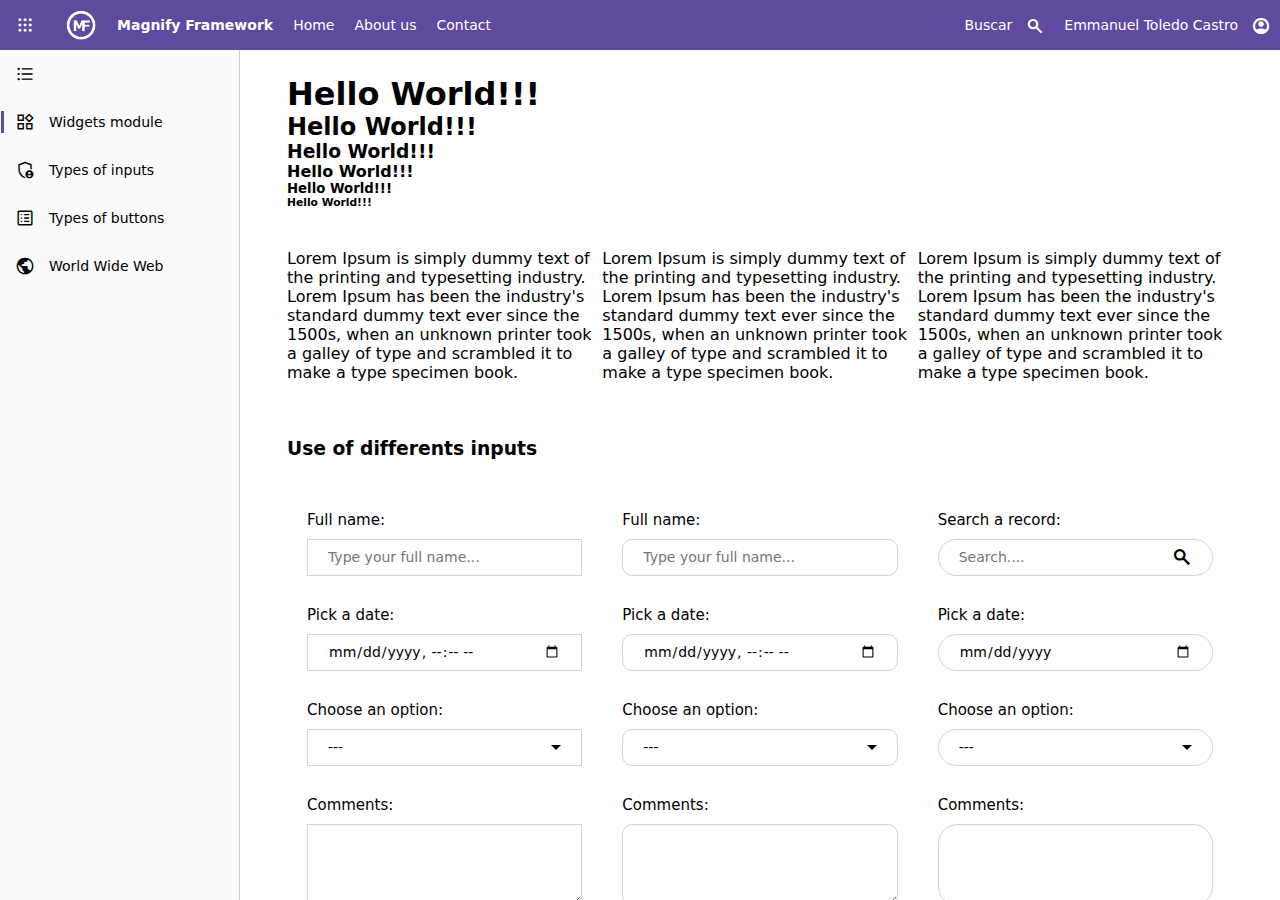
==== commit 2cb29adf: "Updated css file structures, class for Card and Dropdown elements created." ====
--- a/index.html
+++ b/index.html
@@ -10,6 +10,7 @@
     <link rel="stylesheet" href="./css/layout.css" />
     <link rel="stylesheet" href="./css/form.css" />
     <link rel="stylesheet" href="./css/table.css" />
+    <link rel="stylesheet" href="./css/containers.css" />
     <!-- <link rel="stylesheet" href="https://fonts.googleapis.com/icon?family=Material+Icons"> -->
     <!-- <link rel="stylesheet" href="https://fonts.googleapis.com/css2?family=Material+Symbols+Outlined:opsz,wght,FILL,GRAD@20..48,100..700,0..1,-50..200" /> -->
     <link rel="stylesheet" href="./lib/google-symbols/main.css" />
@@ -85,7 +86,7 @@
             </div>
         </div>
         <div class="main">
-            <div id="left-navbar-container" class="side-navbar-container">
+            <div id="left-navbar-container" class="side-navbar-container collapsed">
                 <div class="main-content-container light-scroll">
                     <div class="navbar-item-container">
                         <div class="navbar-item" action="collapse-navbar" to="left-navbar-container">
@@ -326,449 +327,6 @@
                             </div>
                         </div>
                     </div>
-                    <!-- Types of buttons -->
-                    <h3>Use of differents Buttons</h3>
-                    <div class="container">
-                        <div class="row">
-                            <div class="column-md-3">
-                                <div class="container">
-                                    <div class="control-button-container button-bg">
-                                        <div class="control-button">
-                                            <p>Click to like</p>
-                                            <span class="icon-item left material-symbols-outlined" style="font-variation-settings: 'FILL' 1, 'wght' 700, 'GRAD' 0, 'opsz' 40">
-                                                favorite
-                                            </span>
-                                        </div>
-                                    </div>
-                                </div>
-                            </div>
-                            <div class="column-md-3">
-                                <div class="container">
-                                    <div class="control-button-container button-bg-info">
-                                        <div class="control-button">
-                                            <p>More information</p>
-                                            <span class="icon-item left material-symbols-outlined" style="font-variation-settings: 'FILL' 1, 'wght' 700, 'GRAD' 0, 'opsz' 40">
-                                                info
-                                            </span>
-                                        </div>
-                                    </div>
-                                </div>
-                            </div>
-                            <div class="column-md-3">
-                                <div class="container">
-                                    <div class="control-button-container button-bg-danger">
-                                        <div class="control-button">
-                                            <p>Delte record</p>
-                                            <span class="icon-item left material-symbols-outlined" style="font-variation-settings: 'FILL' 1, 'wght' 700, 'GRAD' 0, 'opsz' 40">
-                                                delete_sweep
-                                            </span>
-                                        </div>
-                                    </div>
-                                </div>
-                            </div>
-                            <div class="column-md-3">
-                                <div class="container">
-                                    <div class="control-button-container button-bg-success">
-                                        <div class="control-button">
-                                            <p>Add new record</p>
-                                            <span class="icon-item left material-symbols-outlined" style="font-variation-settings: 'FILL' 1, 'wght' 700, 'GRAD' 0, 'opsz' 40">
-                                                add
-                                            </span>
-                                        </div>
-                                    </div>
-                                </div>
-                            </div>
-                        </div>
-                        <div class="row">
-                            <div class="column-md-3">
-                                <div class="container">
-                                    <div class="control-button-container semi-rounded button-bg">
-                                        <div class="control-button">
-                                            <p>Click to like</p>
-                                            <span class="icon-item left material-symbols-outlined" style="font-variation-settings: 'FILL' 1, 'wght' 700, 'GRAD' 0, 'opsz' 40">
-                                                favorite
-                                            </span>
-                                        </div>
-                                    </div>
-                                </div>
-                            </div>
-                            <div class="column-md-3">
-                                <div class="container">
-                                    <div class="control-button-container semi-rounded button-bg-info">
-                                        <div class="control-button">
-                                            <p>More information</p>
-                                            <span class="icon-item left material-symbols-outlined" style="font-variation-settings: 'FILL' 1, 'wght' 700, 'GRAD' 0, 'opsz' 40">
-                                                info
-                                            </span>
-                                        </div>
-                                    </div>
-                                </div>
-                            </div>
-                            <div class="column-md-3">
-                                <div class="container">
-                                    <div class="control-button-container semi-rounded button-bg-danger">
-                                        <div class="control-button">
-                                            <p>Delte record</p>
-                                            <span class="icon-item left material-symbols-outlined" style="font-variation-settings: 'FILL' 1, 'wght' 700, 'GRAD' 0, 'opsz' 40">
-                                                delete_sweep
-                                            </span>
-                                        </div>
-                                    </div>
-                                </div>
-                            </div>
-                            <div class="column-md-3">
-                                <div class="container">
-                                    <div class="control-button-container semi-rounded button-bg-success">
-                                        <div class="control-button">
-                                            <p>Add new record</p>
-                                            <span class="icon-item left material-symbols-outlined" style="font-variation-settings: 'FILL' 1, 'wght' 700, 'GRAD' 0, 'opsz' 40">
-                                                add
-                                            </span>
-                                        </div>
-                                    </div>
-                                </div>
-                            </div>
-                        </div>
-                        <div class="row">
-                            <div class="column-md-3">
-                                <div class="container">
-                                    <div class="control-button-container rounded button-bg">
-                                        <div class="control-button">
-                                            <p>Click to like</p>
-                                            <span class="icon-item left material-symbols-outlined" style="font-variation-settings: 'FILL' 1, 'wght' 700, 'GRAD' 0, 'opsz' 40">
-                                                favorite
-                                            </span>
-                                        </div>
-                                    </div>
-                                </div>
-                            </div>
-                            <div class="column-md-3">
-                                <div class="container">
-                                    <div class="control-button-container rounded button-bg-info">
-                                        <div class="control-button">
-                                            <p>More information</p>
-                                            <span class="icon-item left material-symbols-outlined" style="font-variation-settings: 'FILL' 1, 'wght' 700, 'GRAD' 0, 'opsz' 40">
-                                                info
-                                            </span>
-                                        </div>
-                                    </div>
-                                </div>
-                            </div>
-                            <div class="column-md-3">
-                                <div class="container">
-                                    <div class="control-button-container rounded button-bg-danger">
-                                        <div class="control-button">
-                                            <p>Delte record</p>
-                                            <span class="icon-item left material-symbols-outlined" style="font-variation-settings: 'FILL' 1, 'wght' 700, 'GRAD' 0, 'opsz' 40">
-                                                delete_sweep
-                                            </span>
-                                        </div>
-                                    </div>
-                                </div>
-                            </div>
-                            <div class="column-md-3">
-                                <div class="container">
-                                    <div class="control-button-container rounded button-bg-success">
-                                        <div class="control-button">
-                                            <p>Add new record</p>
-                                            <span class="icon-item left material-symbols-outlined" style="font-variation-settings: 'FILL' 1, 'wght' 700, 'GRAD' 0, 'opsz' 40">
-                                                add
-                                            </span>
-                                        </div>
-                                    </div>
-                                </div>
-                            </div>
-                        </div>
-                        <div class="row">
-                            <div class="column-md-3">
-                                <div class="container">
-                                    <div class="control-button-container rounded button-bg">
-                                        <div class="control-button">
-                                            <span class="icon-item right material-symbols-outlined" style="font-variation-settings: 'FILL' 1, 'wght' 700, 'GRAD' 0, 'opsz' 40">
-                                                favorite
-                                            </span>
-                                            <p>Click to like</p>
-                                        </div>
-                                    </div>
-                                </div>
-                            </div>
-                            <div class="column-md-3">
-                                <div class="container">
-                                    <div class="control-button-container rounded button-bg-info">
-                                        <div class="control-button">
-                                            <span class="icon-item right material-symbols-outlined" style="font-variation-settings: 'FILL' 1, 'wght' 700, 'GRAD' 0, 'opsz' 40">
-                                                info
-                                            </span>
-                                            <p>More information</p>
-                                        </div>
-                                    </div>
-                                </div>
-                            </div>
-                            <div class="column-md-3">
-                                <div class="container">
-                                    <div class="control-button-container rounded button-bg-danger">
-                                        <div class="control-button">
-                                            <span class="icon-item right material-symbols-outlined" style="font-variation-settings: 'FILL' 1, 'wght' 700, 'GRAD' 0, 'opsz' 40">
-                                                delete_sweep
-                                            </span>
-                                            <p>Delte record</p>
-                                        </div>
-                                    </div>
-                                </div>
-                            </div>
-                            <div class="column-md-3">
-                                <div class="container">
-                                    <div class="control-button-container rounded button-bg-success">
-                                        <div class="control-button">
-                                            <span class="icon-item right material-symbols-outlined" style="font-variation-settings: 'FILL' 1, 'wght' 700, 'GRAD' 0, 'opsz' 40">
-                                                add
-                                            </span>
-                                            <p>Add new record</p>
-                                        </div>
-                                    </div>
-                                </div>
-                            </div>
-                        </div>
-                    </div>
-                    <div class="container flex-row">
-                        <button class="control-button rounded button-bg-warning">
-                            Click here!
-                        </button>
-                        <span class="separator-sm"></span>
-                        <button class="control-button rounded button-bg-danger">
-                            Click here!
-                        </button>
-                        <span class="separator-sm"></span>
-                        <button class="control-button rounded button-bg-success">
-                            Click here!
-                        </button>
-                        <span class="separator-sm"></span>
-                        <button class="control-button rounded button-bg-info">
-                            Click here!
-                        </button>
-                        <span class="separator-sm"></span>
-                        <button class="control-button rounded button-bg-secondary">
-                            Click here!
-                        </button>
-                    </div>
-                    <div class="container flex-row">
-                        <button class="control-button button-bg-warning">
-                            Click here!
-                        </button>
-                        <span class="separator-sm"></span>
-                        <button class="control-button button-bg-danger">
-                            Click here!
-                        </button>
-                        <span class="separator-sm"></span>
-                        <button class="control-button button-bg-success">
-                            Click here!
-                        </button>
-                        <span class="separator-sm"></span>
-                        <button class="control-button button-bg-info">
-                            Click here!
-                        </button>
-                        <span class="separator-sm"></span>
-                        <button class="control-button button-bg-secondary">
-                            Click here!
-                        </button>
-                    </div>
-                    <div class="container flex-row">
-                        <button class="control-button button-bg-warning-outline">
-                            Click here!
-                        </button>
-                        <span class="separator-sm"></span>
-                        <button class="control-button button-bg-danger-outline">
-                            Click here!
-                        </button>
-                        <span class="separator-sm"></span>
-                        <button class="control-button button-bg-success-outline">
-                            Click here!
-                        </button>
-                        <span class="separator-sm"></span>
-                        <button class="control-button button-bg-info-outline">
-                            Click here!
-                        </button>
-                        <span class="separator-sm"></span>
-                        <button class="control-button button-bg-secondary-outline">
-                            Click here!
-                        </button>
-                    </div>
-                    <div class="container flex-row">
-                        <button class="control-button button-bg-warning-outline rounded">
-                            Search a record
-                            <span class="icon-item material-symbols-outlined left" style="font-variation-settings: 'FILL' 0, 'wght' 700, 'GRAD' 0, 'opsz' 40">
-                                search
-                            </span>
-                        </button>
-                        <span class="separator-sm"></span>
-                        <button class="control-button button-bg-danger-outline rounded">
-                            <span class="icon-item material-symbols-outlined right" style="font-variation-settings: 'FILL' 0, 'wght' 700, 'GRAD' 0, 'opsz' 40">
-                                search
-                            </span>
-                            Search a record
-                        </button>
-                        <span class="separator-sm"></span>
-                        <button class="control-button button-bg-success-outline rounded">
-                            Filter
-                            <span class="icon-item material-symbols-outlined left" style="font-variation-settings: 'FILL' 0, 'wght' 700, 'GRAD' 0, 'opsz' 40">
-                                filter_list
-                            </span>
-                        </button>
-                        <span class="separator-sm"></span>
-                        <button class="control-button button-bg-info-outline rounded">
-                            Refresh
-                            <span class="icon-item material-symbols-outlined left" style="font-variation-settings: 'FILL' 0, 'wght' 700, 'GRAD' 0, 'opsz' 40">
-                                refresh
-                            </span>
-                        </button>
-                        <span class="separator-sm"></span>
-                        <button class="control-button button-bg-secondary-outline rounded">
-                            <span class="icon-item material-symbols-outlined" style="font-variation-settings: 'FILL' 0, 'wght' 700, 'GRAD' 0, 'opsz' 40">
-                                info
-                            </span>
-                        </button>
-                    </div>
-                    <!-- Use of Card -->
-                    <br><br><br>
-                    <div class="card-container">
-                        <h3>Example of use of card</h3>
-                    </div>
-                    <br><br><br>
-                    <div class="container">
-                        <div class="table-container linear light-scroll">
-                            <table class="linear-table">
-                                <thead>
-                                    <tr>
-                                        <th class="first" scope="col">
-                                            <p>Identificador</p>
-                                        </th>
-                                        <th scope="col">
-                                            <p>Documento</p>
-                                        </th>
-                                        <th scope="col">
-                                            <p>Fecha límite</p>
-                                        </th>
-                                        <th scope="col">
-                                            <p>Estatus</p>
-                                        </th>
-                                        <th scope="col">
-                                            <p>Acciones</p>
-                                        </th>
-                                    </tr>
-                                </thead>
-                                <tbody>
-                                    <tr scope="row">
-                                        <td class="first">
-                                            <span class="table-row-indicator"></span>
-                                            <div class="flex align-items-center">
-                                                # 1
-                                            </div>
-                                        </td>
-                                        <td>
-                                            <div class="flex align-items-center">
-                                                Acta de nacimiento
-                                            </div>
-                                        </td>
-                                        <td>
-                                            <div class="flex align-items-center">
-                                                29 de Junio del 2022
-                                            </div>
-                                        </td>
-                                        <td>
-                                            <div class="flex align-items-center">
-                                                <span class="icon-item material-symbols-outlined" style="font-variation-settings: 'FILL' 1, 'wght' 700, 'GRAD' 0, 'opsz' 40">
-                                                    flag
-                                                </span> 
-                                                <p>
-                                                    Pendiente
-                                                </p>
-                                            </div>
-                                        </td>
-                                        <td>
-                                            <div class="flex align-items-center">
-                                                <p class="upload-document">Subir nuevo documento</p>
-                                            </div>
-                                        </td>
-                                    </tr>
-                                    <tr scope="row">
-                                        <td class="first">
-                                            <span class="table-row-indicator"></span>
-                                            <div class="flex align-items-center">
-                                                # 2
-                                            </div>
-                                        </td>
-                                        <td>
-                                            <div class="flex align-items-center">
-                                                Comprobante de domicilio
-                                            </div>
-                                        </td>
-                                        <td>
-                                            <div class="flex align-items-center">
-                                                29 de Junio del 2022
-                                            </div>
-                                        </td>
-                                        <td>
-                                            <div class="flex align-items-center">
-                                                <span class="icon-item material-symbols-outlined" style="font-variation-settings: 'FILL' 1, 'wght' 700, 'GRAD' 0, 'opsz' 40">
-                                                    flag
-                                                </span> 
-                                                <p>
-                                                    Pendiente
-                                                </p>
-                                            </div>
-                                        </td>
-                                        <td>
-                                            <div class="flex align-items-center">
-                                                <span class="icon-item icon-item-lg click material-symbols-outlined" COLOR="green" style="font-variation-settings: 'FILL' 1, 'wght' 700, 'GRAD' 0, 'opsz' 40">
-                                                    add_circle
-                                                </span>
-                                                <span class="icon-item icon-item-lg click material-symbols-outlined" COLOR="red" style="font-variation-settings: 'FILL' 1, 'wght' 700, 'GRAD' 0, 'opsz' 40">
-                                                    cancel
-                                                </span>
-                                                <span class="icon-item icon-item-lg click material-symbols-outlined" COLOR="#0083b3" style="font-variation-settings: 'FILL' 1, 'wght' 700, 'GRAD' 0, 'opsz' 40">
-                                                    downloading
-                                                </span>
-                                            </div>
-                                        </td>
-                                    </tr>
-                                    <tr scope="row">
-                                        <td class="first">
-                                            <span class="table-row-indicator"></span>
-                                            <div class="flex align-items-center">
-                                                # 3
-                                            </div>
-                                        </td>
-                                        <td>
-                                            <div class="flex align-items-center">
-                                                Identificación oficial
-                                            </div>
-                                        </td>
-                                        <td>
-                                            <div class="flex align-items-center">
-                                                29 de Junio del 2022
-                                            </div>
-                                        </td>
-                                        <td>
-                                            <div class="flex align-items-center">
-                                                <span class="icon-item material-symbols-outlined" style="font-variation-settings: 'FILL' 1, 'wght' 700, 'GRAD' 0, 'opsz' 40">
-                                                    flag
-                                                </span> 
-                                                <p>
-                                                    Pendiente
-                                                </p>
-                                            </div>
-                                        </td>
-                                        <td>
-                                            <div class="flex align-items-center">
-                                                <p class="upload-document">Subir nuevo documento</p>
-                                            </div>
-                                        </td>
-                                    </tr>
-                                </tbody>
-                            </table>
-                        </div>
-                    </div>
-                    <br><br><br><br><br>
                 </main>
             </div>
         </div>
--- a/css/main.css
+++ b/css/main.css
@@ -1,11 +1,26 @@
+/**
+ * Subject: Main styles class.
+ * Descripcion: This class contains all the main styles used in the framework.
+ * Last updated: Jul 14, 2022
+**/
+
+/** Principal containers configuration **/
 :root {
     --background-magnify-framework: #5E4A9F;
+
     --color-black: #000000;
     --color-white: #FFFFFF;
+    --color-gray: #A0A0A0;
+    --color-gray-light: #CCCCCC;
+    
     --small-font-size: 0.875rem;
+    --regular-font-size: 1rem;
+    --large-font-size: 1.25rem;
+
     --light-font-weight: 300;
     --regular-font-weight: 400;
     --semibold-font-weight: 600;
+    --bold-font-weight: bold;
 }
 
 * {
@@ -15,40 +30,6 @@
     font-family: Segoe UI,Frutiger,Frutiger Linotype,Dejavu Sans,Helvetica Neue,Arial,sans-serif;
 }
 
-.material-symbols-outlined::before {
-    content: "" !important;
-}
-
-.hidden-scroll::-webkit-scrollbar {
-    width: 0px;
-    height: 0px;
-}
-
-.light-scroll::-webkit-scrollbar {
-    width: 4px;
-    height: 4px;
-}
-
-.light-scroll::-webkit-scrollbar-track {
-    background-color: #f1f1f1;
-    border-radius: 0px;
-}
-
-.light-scroll::-webkit-scrollbar-thumb {
-    background-color: #c1c1c1;
-    border-radius: 0px;
-}
-
-div.lighten-hover:hover {
-    transition: .5s;
-    background-image: linear-gradient(rgba(255, 255, 255, 0.35), rgba(255, 255, 255, 0.35)); /* Takes itself background color or pather background, itselft as first option but more ligth. */
-}
-
-div.darken-hover:hover {
-    transition: .5s;
-    background-image: linear-gradient(rgba(0, 0, 0, 0.050), rgba(0, 0, 0, 0.050)); /* Takes itself background color or pather background, itselft as first option but more ligth. */
-}
-
 html {
     height: 100%;
 }
@@ -87,10 +68,27 @@
     position: relative;
 }
 
-.container {
-    padding: 15px;
-}
-
+/** Position styles **/
+.relative {
+    position: relative;
+}
+
+.absolute {
+    position: absolute;
+}
+
+/** Hover styles **/
+*.lighten-hover:hover {
+    transition: .5s;
+    background-image: linear-gradient(rgba(255, 255, 255, 0.35), rgba(255, 255, 255, 0.35)); /** Takes itself background color or pather background, itselft as first option but more ligth. **/
+}
+
+*.darken-hover:hover {
+    transition: .5s;
+    background-image: linear-gradient(rgba(0, 0, 0, 0.090), rgba(0, 0, 0, 0.090)); /** Takes itself background color or pather background, itselft as first option but more ligth. **/
+}
+
+/** Border radious styles **/
 *.semi-rounded {
     border-radius: 0.625rem;
 }
@@ -103,34 +101,25 @@
     border-radius: 50%;
 }
 
-.card-container {
-    padding: 1rem;
-    border-radius: 5px;
-    border: solid 1px #cccccc;
-    background-color: #FFFFFF;
-    box-shadow: rgba(0, 0, 0, 0.16) 0px 1px 4px;
-}
-
-.relative {
-    position: relative;
-}
-
-.absolute {
-    position: absolute;
-}
-
-.shadow {
-    box-shadow: rgba(100, 100, 111, 0.2) 0px 7px 29px 0px;
+/** Shadow and background styles **/
+.light-shadow {
+    box-shadow: rgba(149, 157, 165, 0.25) 0px 8px 24px;
+}
+
+.dark-shadow {
+    box-shadow: rgba(0, 0, 0, 0.4) 0px 8px 24px;
 }
 
 .transparent {
     background-color: transparent;
 }
 
+/** Click styles **/
 .click {
     cursor: pointer;
 }
 
+/** Separators styles **/
 .separator-sm {
     width: 15px;
     height: 100%;
@@ -146,6 +135,7 @@
     height: 100%;
 }
 
+/** Icon item styles **/
 .icon-item-container {
     width: 50px;
     height: 100%;
@@ -172,47 +162,67 @@
     font-size: 1.5rem !important;
 }
 
-.title-container {
-    width: 100%;
-    margin-bottom: 30px;
-}
-
-.title-item {
-    width: fit-content;
-}
-
-.title-bottom-line-indicator {
-    width: 80%;
-    height: 4px;
-    min-height: 3px;
-    margin-top: 10px;
-    background-color: var(--background-magnify-framework);
-}
-
-.text-left {
+/** Text color styles **/
+.black-text-color {
+    color: var(--color-black);
+}
+
+.white-text-color {
+    color: var(--color-white);
+}
+
+.light-text-color {
+    color: var(--color-gray);
+}
+
+.removed-text-decoration {
+    text-decoration: none;
+}
+
+/** Font text align styles **/
+.text-align-left {
     text-align: left;
 }
 
-.text-right {
+.text-align-right {
     text-align: right;
 }
 
-.text-center {
+.text-align-center {
     text-align: center;
 }
 
-.font-normal {
-    font-weight: normal;
-}
-
-.font-semibold {
-    font-weight: 600;
-}
-
-.font-bold {
-    font-weight: bold;
-}
-
+/** Font size styles **/
+.small-font-size {
+    font-size: var(--small-font-size);
+}
+
+.regular-font-size {
+    font-size: var(--regular-font-size);
+}
+
+.large-font-size {
+    font-size: var(--large-font-size);
+}
+
+/** Font weight styles **/
+.font-weight-light {
+    font-weight: var(--light-font-weight);
+}
+
+.font-weight-normal {
+    font-weight: var(--regular-font-weight);
+}
+
+.font-weight-semibold {
+    font-weight: var(--semibold-font-weight);
+}
+
+.font-weight-bold {
+    font-weight: var(--bold-font-weight);
+}
+
+/** Element position styles **/
 .left {
     float: left;
 }
@@ -221,6 +231,7 @@
     float: right;
 }
 
+/** Flex properties styles **/
 .flex {
     display: flex;
 }
@@ -245,6 +256,7 @@
     flex-direction: column-reverse;
 }
 
+/** Align items and justify content styles **/
 .align-items-stretch {
     align-items: stretch;
 }
@@ -262,6 +274,7 @@
     justify-content: center;
 }
 
+/** Width styles **/
 .width-fit-content {
     width: fit-content !important;
 }
@@ -282,6 +295,11 @@
     width: 100%;
 }
 
+/** Height styles **/
+.height-fit-content {
+    height: fit-content !important;
+}
+
 .height-25-p {
     height: 25%;
 }
@@ -298,6 +316,7 @@
     height: 100%;
 }
 
+/** Margin and padding styles **/
 .margin-0 {
     margin: 0;
 }
--- a/css/header-menu.css
+++ b/css/header-menu.css
@@ -3,8 +3,8 @@
     z-index: 99;
     height: 50px; 
     display: flex;
-    /* position: relative; */
-    overflow: hidden;
+    /* position: relative */
+    /* overflow: hidden; */
     flex-direction: row;
     background-color: var(--background-magnify-framework);
 }
@@ -13,7 +13,7 @@
     width: 100%;
     height: 100%;
     font-size: 0px;
-    /* position: relative; */
+    /* position: relative */
     flex-basis: auto;
     vertical-align: top;
     display: inline-block;
@@ -29,7 +29,7 @@
 .menu-logo-container {
     height: 100%;
     display: flex;
-    position: relative;
+    /* position: relative */
     overflow-x: visible;
     align-items: center;
     padding: .5rem 0.25rem;
@@ -45,7 +45,7 @@
     height: 100%;
     display: flex;
     cursor: pointer;
-    position: relative;
+    /* position: relative */
     width: fit-content;
     padding-left: 10px;
     padding-right: 10px;
--- a/css/form.css
+++ b/css/form.css
@@ -161,3 +161,57 @@
     min-height: 35px;
     resize: vertical;
 } */
+
+
+/** Dropdown styles **/
+.dropdown-container {
+    margin: 0;
+    padding: 0;
+    position: relative;
+}
+
+.dropdown-toggle {
+    cursor: pointer;
+}
+
+.dropdown-menu {
+    margin: 0;
+    z-index: 100;
+    display: none;
+    text-align: left;
+    list-style: none;
+    position: absolute;
+    min-width: 12.5rem;
+    padding: .5rem 0rem;
+    /* border-radius: 0.25rem; */
+    background-color: var(--color-white);
+    border: 1px solid var(--color-gray-light);
+}
+
+.dropdown-menu.show {
+    margin: 0px;
+    display: block;
+    inset: 0px auto auto 0px;
+    transform: translate(0px, 40px);
+}
+
+.dropdown-menu .dropdown-item {
+    border: 0;
+    width: 100%;
+    clear: both;
+    display: block;
+    transition: .5s;
+    white-space: nowrap;
+    text-align: inherit;
+    text-decoration: none;
+    padding: 0.5rem 1rem;
+    /* padding: 0.25rem 1rem; */
+    color: var(--color-black);
+    background-color: transparent;
+}
+
+.dropdown-toggle.menu-item .dropdown-menu.show{
+    right: 10px;
+    display: block;
+    margin-top: 10px;
+}--- a/css/containers.css
+++ b/css/containers.css
@@ -0,0 +1,120 @@
+/**
+ * Subject: Containers styles class.
+ * Descripcion: This class contains all the styles for containers in the framework.
+ * Last updated: Jul 14, 2022
+**/
+
+/** Principal container styles **/
+.container {
+    padding: 15px;
+}
+
+/** Inline container styles **/
+.container-inline {
+    position: relative;
+}
+
+.container-inline > * {
+    display: inline-block !important;
+}
+
+.container-inline > *:not(:last-child) {
+    margin-bottom: 10px;
+}
+
+/** Title containers styles **/
+.title-container {
+    width: 100%;
+    padding: .4rem 0;
+    position: relative;
+    margin-bottom: 2.188rem;
+}
+
+.title-item {
+    width: fit-content;
+}
+
+.title-container.bottom-indicator .title-bottom-line-indicator {
+    width: 80%;
+    height: 4px;
+    min-height: 3px;
+    margin-top: 10px;
+    background-color: var(--background-magnify-framework);
+}
+
+.title-container.left-indicator {
+    border-left: 4px solid var(--background-magnify-framework);
+    padding-left: 0.875rem;
+}
+
+/** Card element styles **/
+.card-container {
+    display: flex;
+    padding: 0rem 1rem;
+    position: relative;
+}
+
+.card-container.small  .card {
+    max-width: 18rem;
+}
+
+.card-container.regular .card {
+    max-width: calc((18rem * 2) + 2.25rem);
+}
+
+.card-container.large .card {
+    max-width: calc((18rem * 3) + 4.55rem);
+}
+
+.card {
+    width: 100%;
+    height: 100%;
+    flex: 1 1 auto;
+    border-radius: 0.375rem;
+    border: solid 1px #cccccc;
+    background-color: var(--color-white);
+}
+
+.card .card-header,
+.card .card-body,
+.card .card-footer {
+    flex: 1 1 auto;
+    padding: 1rem 1.5rem;
+}
+
+.card .card-header {
+    display: flex;
+    align-items: center;
+    justify-content: space-between;
+    border-bottom: .5px solid #cccccc;
+}
+
+.card .card-header > * {
+    margin: 0;
+    padding: 0;
+    width: 100%;
+}
+
+.card .card-header .header-action {
+    max-width: fit-content;
+}
+
+.card .card-header .icon-item {
+    margin-top: .085rem;
+    max-width: 1.25rem !important;
+    font-size: 1.25rem !important;
+}
+
+.card-title {
+    font-size: var();
+    font-weight: var(--semibold-font-weight);
+}
+
+.card .card-body > *:not(:last-child) {
+    display: block;
+    margin-bottom: 1rem;
+}
+
+.card-link-inline+.card-link-inline {
+    margin-left: 1rem;
+}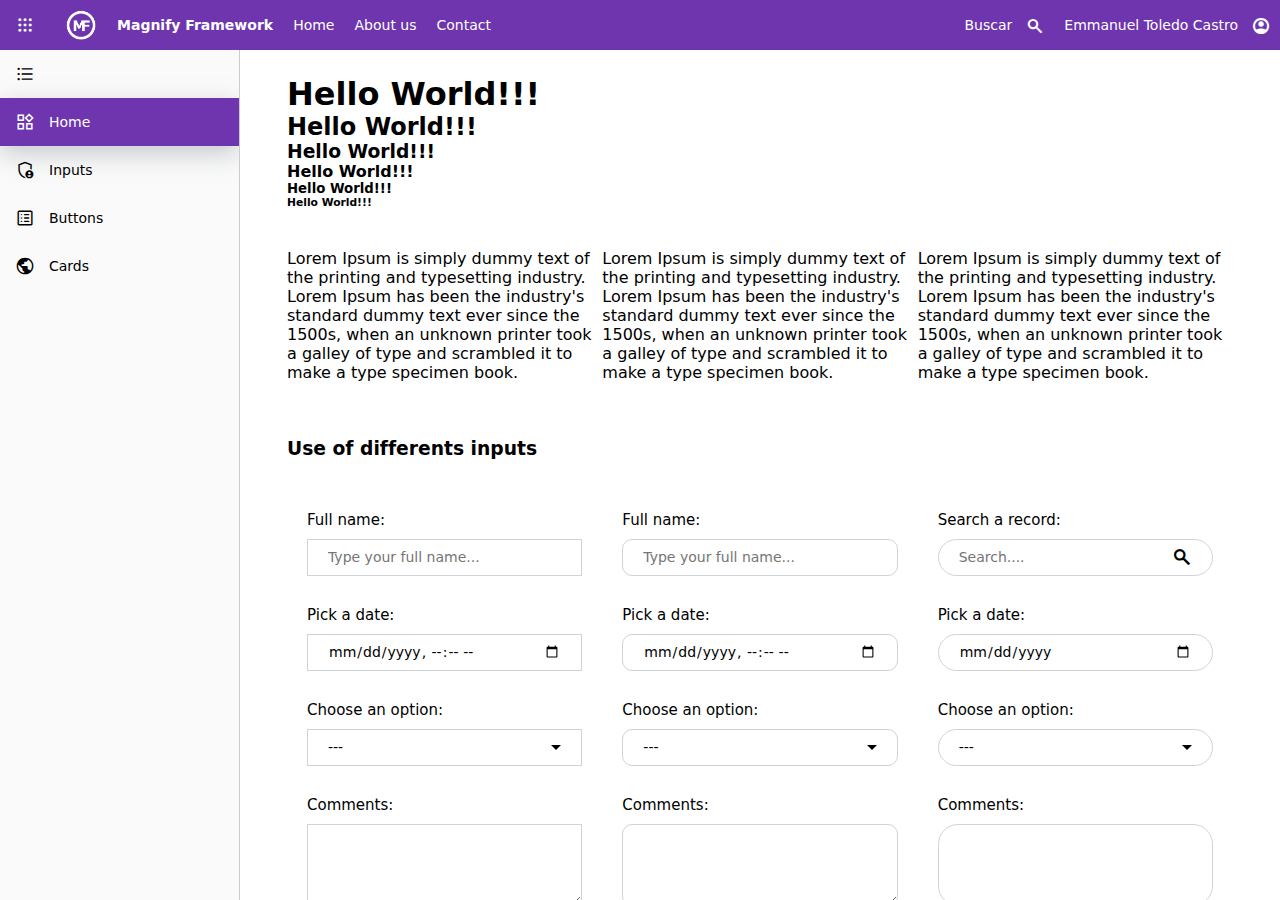
==== commit 08e29c26: "Loader styles created, javascript code updated in only one file" ====
--- a/index.html
+++ b/index.html
@@ -9,15 +9,14 @@
     <link rel="stylesheet" href="./css/navbar-menu.css" />
     <link rel="stylesheet" href="./css/layout.css" />
     <link rel="stylesheet" href="./css/form.css" />
-    <link rel="stylesheet" href="./css/table.css" />
+    <link rel="stylesheet" href="./css/tables.css" />
     <link rel="stylesheet" href="./css/containers.css" />
+    <link rel="stylesheet" href="./css/loader.css" />
     <!-- <link rel="stylesheet" href="https://fonts.googleapis.com/icon?family=Material+Icons"> -->
     <!-- <link rel="stylesheet" href="https://fonts.googleapis.com/css2?family=Material+Symbols+Outlined:opsz,wght,FILL,GRAD@20..48,100..700,0..1,-50..200" /> -->
     <link rel="stylesheet" href="./lib/google-symbols/main.css" />
     <script src="./utils/jquery/main.js"></script>
-    <script src="./js/variables.js"></script>
     <script src="./js/main.js"></script>
-    <script src="./js/navbar-menu.js"></script>
     <title>Design maker - Home</title>
 </head>
 <body>
@@ -62,18 +61,30 @@
                         <div class="menu-item-container">
                             <div class="menu-item">
                                 <p>Buscar</p>
-                                <span class="icon-item right material-symbols-outlined" style="font-variation-settings: 'FILL' 0, 'wght' 700, 'GRAD' 0, 'opsz' 40">
+                                <span class="icon-item right material-symbols-outlined"
+                                    style="font-variation-settings: 'FILL' 0, 'wght' 700, 'GRAD' 0, 'opsz' 40">
                                     search
                                 </span>
                             </div>
                         </div>
-                        <div class="menu-item-container">
-                            <div class="menu-item">
+                        <div class="menu-item-container dropdown-container">
+                            <div class="menu-item dropdown-toggle" id="header-menu-settings">
                                 <p>Emmanuel Toledo Castro</p>
                                 <span class="icon-item right material-symbols-outlined"
                                     style="font-variation-settings: 'FILL' 1, 'wght' 700, 'GRAD' 0, 'opsz' 40">
                                     account_circle
                                 </span>
+                                <ul class="dropdown-menu" for-element="header-menu-settings">
+                                    <li>
+                                        <a class="dropdown-item darken-hover" href="#">Datos de la cuenta</a>
+                                    </li>
+                                    <li>
+                                        <a class="dropdown-item darken-hover" href="#">Configuración</a>
+                                    </li>
+                                    <li>
+                                        <a class="dropdown-item darken-hover" href="#">Cerrar sesión</a>
+                                    </li>
+                                </ul>
                             </div>
                         </div>
                     </div>
@@ -95,47 +106,46 @@
                             </span>
                         </div>
                     </div>
-                    <div class="navbar-item-container inline-indicator active">
+                    <div class="navbar-item-container darken-hover background-indicator active">
                         <span class="navbar-item-indicator"></span>
                         <div class="navbar-item" action="hyperlink-navbar">
                             <span class="icon-item material-symbols-outlined">
                                 widgets
                             </span>
-                            <a href="#" class="navbar-item-link">
-                                Widgets module
+                            <a href="./index.html" class="navbar-item-link">
+                                Home
                             </a>
                         </div>
                     </div>
-                    <div class="navbar-item-container inline-indicator darken-hover">
+                    <div class="navbar-item-container darken-hover background-indicator">
                         <span class="navbar-item-indicator"></span>
                         <div class="navbar-item" action="hyperlink-navbar">
                             <span class="icon-item material-symbols-outlined">
                                 admin_panel_settings
                             </span>
                             <a href="./pages/inputs.html" class="navbar-item-link">
-                                Types of inputs
+                                Inputs
                             </a>
                         </div>
                     </div>
-                    <div class="navbar-item-container inline-indicator darken-hover">
+                    <div class="navbar-item-container darken-hover background-indicator">
                         <span class="navbar-item-indicator"></span>
                         <div class="navbar-item" action="hyperlink-navbar">
                             <span class="icon-item material-symbols-outlined">
                                 list_alt
                             </span>
                             <a href="./pages/buttons.html" class="navbar-item-link">
-                                Types of buttons
+                                Buttons
                             </a>
                         </div>
                     </div>
-                    <div class="navbar-item-container inline-indicator darken-hover">
-                        <span class="navbar-item-indicator"></span>
+                    <div class="navbar-item-container background-indicator">
                         <div class="navbar-item" action="hyperlink-navbar">
                             <span class="icon-item material-symbols-outlined">
                                 public
                             </span>
-                            <a href="#" class="navbar-item-link">
-                                World Wide Web
+                            <a href="./pages/cards.html" class="navbar-item-link">
+                                Cards
                             </a>
                         </div>
                     </div>
@@ -327,6 +337,67 @@
                             </div>
                         </div>
                     </div>
+                    <!-- Types of loaders -->
+                    <div class="container">
+                        <div class="title-container">
+                            <div class="title-item">
+                                <h3>Use of different loaders</h3>
+                            </div>
+                        </div>
+                        <div class="row">
+                            <div class="column-container column-lg-4 container">
+                                <p>Loader type ring</p>
+                                <br />
+                                <div class="relative" style="height: 200px;">
+                                    <div class="loader-container" mf-background-color="#A0A0A0">
+                                        <div class="container">
+                                            <div class="loader ring">
+                                                <div class="ring-child"></div>
+                                                <div class="ring-child"></div>
+                                                <div class="ring-child"></div>
+                                                <div class="ring-child"></div>
+                                            </div>
+                                            <p class="loader-text">Cargando...</p>
+                                        </div>
+                                    </div>
+                                </div>
+                            </div>
+                            <div class="column-container column-lg-4 container">
+                                <p>Loader type ring</p>
+                                <br />
+                                <div class="relative" style="height: 200px;">
+                                    <div class="loader-container" mf-background-color="#A0A0A0">
+                                        <div class="container">
+                                            <div class="loader ring">
+                                                <div class="ring-child"></div>
+                                                <div class="ring-child"></div>
+                                                <div class="ring-child"></div>
+                                                <div class="ring-child"></div>
+                                            </div>
+                                            <p class="loader-text">Cargando...</p>
+                                        </div>
+                                    </div>
+                                </div>
+                            </div>
+                            <div class="column-container column-lg-4 container">
+                                <p>Loader type ring</p>
+                                <br />
+                                <div class="relative" style="height: 200px;">
+                                    <div class="loader-container" mf-background-color="#A0A0A0">
+                                        <div class="container">
+                                            <div class="loader ring">
+                                                <div class="ring-child"></div>
+                                                <div class="ring-child"></div>
+                                                <div class="ring-child"></div>
+                                                <div class="ring-child"></div>
+                                            </div>
+                                            <p class="loader-text">Cargando...</p>
+                                        </div>
+                                    </div>
+                                </div>
+                            </div>
+                        </div>
+                    </div>
                 </main>
             </div>
         </div>
--- a/css/main.css
+++ b/css/main.css
@@ -6,7 +6,7 @@
 
 /** Principal containers configuration **/
 :root {
-    --background-magnify-framework: #5E4A9F;
+    --background-magnify-framework: #6e35ae;
 
     --color-black: #000000;
     --color-white: #FFFFFF;
@@ -30,6 +30,10 @@
     font-family: Segoe UI,Frutiger,Frutiger Linotype,Dejavu Sans,Helvetica Neue,Arial,sans-serif;
 }
 
+*, ::after, ::before {
+    box-sizing: border-box;
+}
+
 html {
     height: 100%;
 }
@@ -77,6 +81,47 @@
     position: absolute;
 }
 
+.left {
+    float: left;
+}
+
+.right {
+    float: right;
+}
+
+/** Absolute element position **/
+.left-0 {
+    left: 0;
+}
+
+.right-0 {
+    right: 0;
+}
+
+.top-0 {
+    top: 0;
+}
+
+.bottom-0 {
+    bottom: 0;
+}
+
+.left-auto {
+    left: auto;
+}
+
+.right-auto {
+    right: auto;
+}
+
+.top-auto {
+    top: auto;
+}
+
+.bottom-auto {
+    bottom: auto;
+}
+
 /** Hover styles **/
 *.lighten-hover:hover {
     transition: .5s;
@@ -222,15 +267,6 @@
     font-weight: var(--bold-font-weight);
 }
 
-/** Element position styles **/
-.left {
-    float: left;
-}
-
-.right {
-    float: right;
-}
-
 /** Flex properties styles **/
 .flex {
     display: flex;
--- a/css/tables.css
+++ b/css/tables.css
@@ -0,0 +1,62 @@
+.table-container {
+    overflow-x: scroll;
+}
+
+.table-container.linear {
+    border-left: solid 1px #cccccc;
+    border-right: solid 1px #cccccc;
+    border-bottom: solid 1px #cccccc;
+}
+
+table {
+    width: 100%;
+    border-collapse: collapse;
+}
+
+.table-row-indicator {
+    top: 0;
+    left: 1px;
+    width: 0px;
+    height: 100%;
+    transition: .12s;
+    position: absolute;
+    background-color: black;
+}
+
+.linear-table thead tr {
+    height: 40px;
+    text-align: left;
+    border-bottom: solid 1px #cccccc;
+}
+
+.linear-table thead tr th {
+    padding: 0px 20px;
+}
+
+.linear-table thead tr th:not(.first) {
+    border-left: solid 1px #cccccc;
+}
+
+.linear-table tbody tr:nth-child(even) {
+    background-color: #F1F1F1;
+}
+
+.linear-table tbody tr td.first {
+    position: relative;
+    font-weight: var(--semibold-font-weight);
+}
+
+.linear-table tbody tr:hover .table-row-indicator {
+    width: 3px;
+    transition: .12s;
+}
+
+.linear-table tbody tr td {
+    height: 42px;
+    font-size: 15px;
+    padding: 0px 20px;
+}
+
+.linear-table tbody tr td .icon-item {
+    margin-right: 15px;
+}--- a/css/containers.css
+++ b/css/containers.css
@@ -1,7 +1,7 @@
 /**
  * Subject: Containers styles class.
  * Descripcion: This class contains all the styles for containers in the framework.
- * Last updated: Jul 14, 2022
+ * Last updated: Jul 15, 2022
 **/
 
 /** Principal container styles **/
@@ -16,10 +16,6 @@
 
 .container-inline > * {
     display: inline-block !important;
-}
-
-.container-inline > *:not(:last-child) {
-    margin-bottom: 10px;
 }
 
 /** Title containers styles **/
@@ -75,16 +71,20 @@
     background-color: var(--color-white);
 }
 
-.card .card-header,
-.card .card-body,
-.card .card-footer {
-    flex: 1 1 auto;
-    padding: 1rem 1.5rem;
+.card .card-top-image {
+    border-top-left-radius: 0.375rem;
+    border-top-right-radius: 0.375rem;
+}
+
+.card .card-bottom-image {
+    border-bottom-left-radius: 0.375rem;
+    border-bottom-right-radius: 0.375rem;
 }
 
 .card .card-header {
     display: flex;
     align-items: center;
+    padding: 1rem 1.5rem;
     justify-content: space-between;
     border-bottom: .5px solid #cccccc;
 }
@@ -105,16 +105,34 @@
     font-size: 1.25rem !important;
 }
 
+.card .card-footer {
+    flex: 1 1 auto;
+    padding: .875rem 1.5rem;
+    border-top: .5px solid var(--color-gray-light);
+}
+
+.card .card-body {
+    padding: 1rem 1.5rem;
+}
+
+.card .card-body :last-child {
+    margin-bottom: 0;
+}
+
+.card-body .card-title {
+    margin-bottom: 1.2rem;
+}
+
 .card-title {
     font-size: var();
     font-weight: var(--semibold-font-weight);
 }
 
-.card .card-body > *:not(:last-child) {
-    display: block;
-    margin-bottom: 1rem;
+.card-text {
+    margin-bottom: 1.5rem;
 }
 
 .card-link-inline+.card-link-inline {
     margin-left: 1rem;
+    display: inline-block;
 }--- a/css/loader.css
+++ b/css/loader.css
@@ -0,0 +1,69 @@
+/**
+ * Subject: Loaders styles class.
+ * Descripcion: This class contains all the styles for loaders in the framework.
+ * Last updated: Jul 15, 2022
+**/
+
+/** Principal loader container styles **/
+.loader-container {
+    width: 100%;
+    height: 100%;
+    z-index: 100;
+    display: flex;
+    position: absolute;
+    align-items: center;
+    justify-content: center;
+    background-color: var(--color-black);
+}
+
+.loader-container .loader-text {
+    width: 100%;
+    margin-top: 1rem;
+    text-align: center;
+    color: var(--color-white);
+}
+
+/* Loader completing loader.ring styles */
+.loader.ring {
+    display: flex;
+    width: 6.25rem;
+    height: 6.25rem;
+    position: relative;
+    align-items: center;
+    justify-content: center;
+}
+
+.loader.ring .ring-child {
+    width: 5rem;
+    height: 5rem;
+    /* margin: .5rem; */
+    display: block;
+    border-radius: 50%;
+    position: absolute;
+    box-sizing: border-box;
+    border: .5rem solid var(--color-white);
+    animation: ring 1.2s cubic-bezier(0.5, 0, 0.5, 1) infinite;
+    border-color: var(--color-white) transparent transparent transparent;
+}
+
+.loader.ring .ring-child:nth-child(1) {
+    animation-delay: -0.45s;
+}
+
+.loader.ring .ring-child:nth-child(2) {
+    animation-delay: -0.3s;
+}
+
+.loader.ring .ring-child:nth-child(3) {
+    animation-delay: -0.15s;
+}
+
+@keyframes ring {
+    0% {
+        transform: rotate(0deg);
+    }
+
+    100% {
+        transform: rotate(360deg);
+    }
+}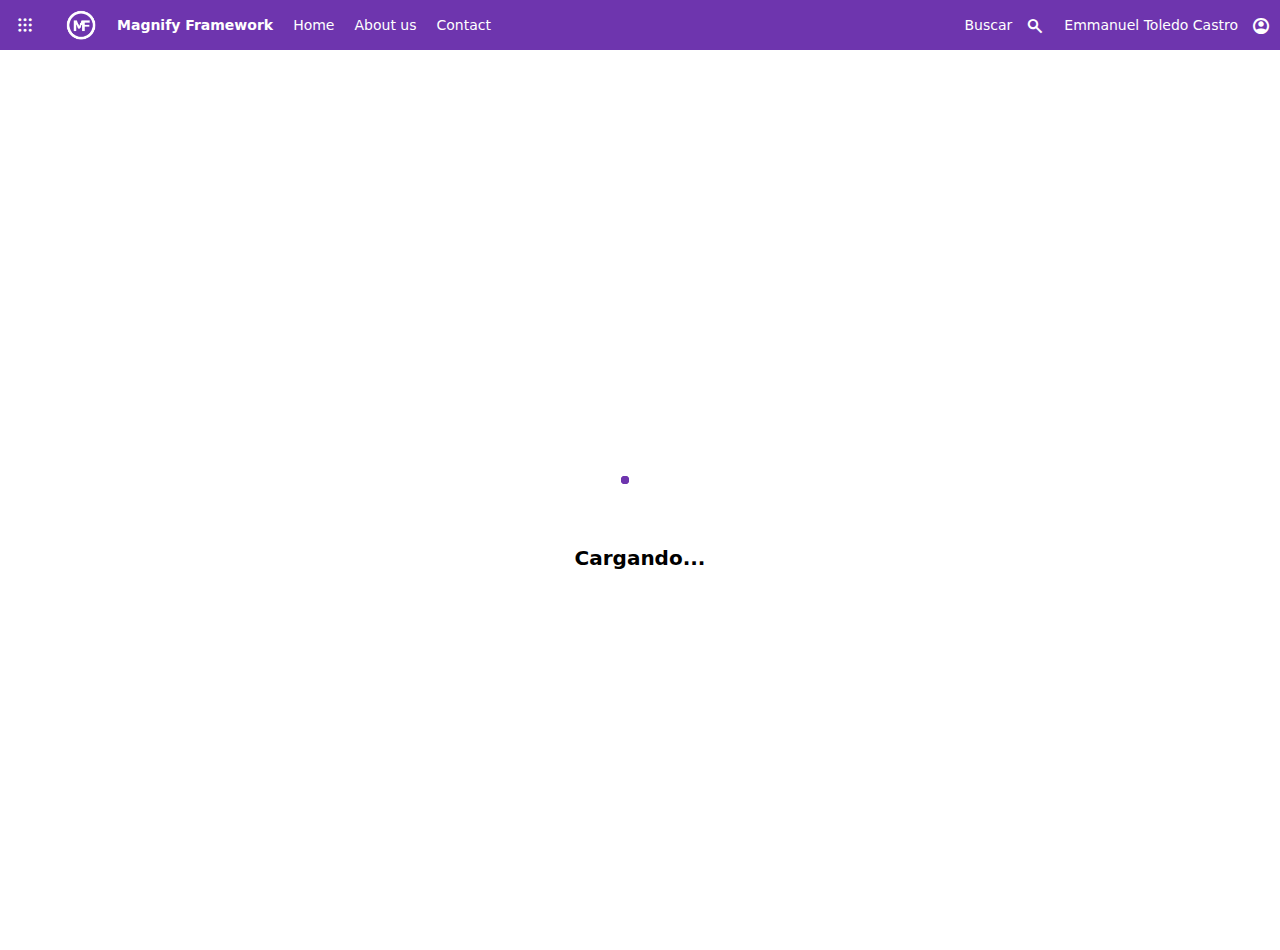
==== commit e94c6689: "Updated loaders css and js scripts" ====
--- a/index.html
+++ b/index.html
@@ -12,6 +12,7 @@
     <link rel="stylesheet" href="./css/tables.css" />
     <link rel="stylesheet" href="./css/containers.css" />
     <link rel="stylesheet" href="./css/loader.css" />
+    <link rel="stylesheet" href="./css/scrolls.css" />
     <!-- <link rel="stylesheet" href="https://fonts.googleapis.com/icon?family=Material+Icons"> -->
     <!-- <link rel="stylesheet" href="https://fonts.googleapis.com/css2?family=Material+Symbols+Outlined:opsz,wght,FILL,GRAD@20..48,100..700,0..1,-50..200" /> -->
     <link rel="stylesheet" href="./lib/google-symbols/main.css" />
@@ -97,6 +98,16 @@
             </div>
         </div>
         <div class="main">
+            <div class="loader-container active" mf-background-color="#ffffff" mf-page-loader="true">
+                <div class="container">
+                    <div class="loader ripple" mf-loader-background-color="#6e35ae" mf-loader-gradient-background-color="#6e35ae80">
+                        <div class="ripple-child"></div>
+                        <div class="ripple-child"></div>
+                        <div class="ripple-child"></div>
+                    </div>
+                    <p class="loader-text large-font-size font-weight-semibold black-text-color">Cargando...</p>
+                </div>
+            </div>
             <div id="left-navbar-container" class="side-navbar-container collapsed">
                 <div class="main-content-container light-scroll">
                     <div class="navbar-item-container">
@@ -346,52 +357,48 @@
                         </div>
                         <div class="row">
                             <div class="column-container column-lg-4 container">
-                                <p>Loader type ring</p>
+                                <p>Ring loader</p>
                                 <br />
                                 <div class="relative" style="height: 200px;">
-                                    <div class="loader-container" mf-background-color="#A0A0A0">
+                                    <div class="loader-container active" mf-background-color="#A0A0A0" mf-ignore="true">
                                         <div class="container">
-                                            <div class="loader ring">
+                                            <div class="loader ring" >
                                                 <div class="ring-child"></div>
                                                 <div class="ring-child"></div>
                                                 <div class="ring-child"></div>
                                                 <div class="ring-child"></div>
                                             </div>
-                                            <p class="loader-text">Cargando...</p>
+                                            <p class="loader-text white-text-color">Cargando...</p>
                                         </div>
                                     </div>
                                 </div>
                             </div>
                             <div class="column-container column-lg-4 container">
-                                <p>Loader type ring</p>
+                                <p>Ripple loader</p>
                                 <br />
                                 <div class="relative" style="height: 200px;">
-                                    <div class="loader-container" mf-background-color="#A0A0A0">
+                                    <div class="loader-container active" mf-background-color="#A0A0A0" mf-ignore="true">
                                         <div class="container">
-                                            <div class="loader ring">
-                                                <div class="ring-child"></div>
-                                                <div class="ring-child"></div>
-                                                <div class="ring-child"></div>
-                                                <div class="ring-child"></div>
+                                            <div class="loader ripple" >
+                                                <div class="ripple-child"></div>
+                                                <div class="ripple-child"></div>
+                                                <div class="ripple-child"></div>
                                             </div>
-                                            <p class="loader-text">Cargando...</p>
+                                            <p class="loader-text white-text-color">Cargando...</p>
                                         </div>
                                     </div>
                                 </div>
                             </div>
                             <div class="column-container column-lg-4 container">
-                                <p>Loader type ring</p>
+                                <p>Circularloader</p>
                                 <br />
                                 <div class="relative" style="height: 200px;">
-                                    <div class="loader-container" mf-background-color="#A0A0A0">
+                                    <div class="loader-container active" mf-background-color="#A0A0A0" mf-ignore="true">
                                         <div class="container">
-                                            <div class="loader ring">
-                                                <div class="ring-child"></div>
-                                                <div class="ring-child"></div>
-                                                <div class="ring-child"></div>
-                                                <div class="ring-child"></div>
+                                            <div class="loader circular" >
+                                                <div class="circular-child"></div>
                                             </div>
-                                            <p class="loader-text">Cargando...</p>
+                                            <p class="loader-text white-text-color">Cargando...</p>
                                         </div>
                                     </div>
                                 </div>
--- a/css/loader.css
+++ b/css/loader.css
@@ -9,21 +9,30 @@
     width: 100%;
     height: 100%;
     z-index: 100;
-    display: flex;
+    display: none;
     position: absolute;
     align-items: center;
     justify-content: center;
     background-color: var(--color-black);
 }
 
+.loader-container.active {
+    display: flex;
+}
+
 .loader-container .loader-text {
     width: 100%;
     margin-top: 1rem;
     text-align: center;
-    color: var(--color-white);
 }
 
-/* Loader completing loader.ring styles */
+.loader {
+    display: flex;
+    align-items: center;
+    justify-content: center;
+}
+
+/** Ring loader styles **/
 .loader.ring {
     display: flex;
     width: 6.25rem;
@@ -36,7 +45,6 @@
 .loader.ring .ring-child {
     width: 5rem;
     height: 5rem;
-    /* margin: .5rem; */
     display: block;
     border-radius: 50%;
     position: absolute;
@@ -66,4 +74,84 @@
     100% {
         transform: rotate(360deg);
     }
+}
+
+/** Ripple loader styles **/
+.loader.ripple {
+    width: 6.25rem;
+    height: 6.25rem;
+    position: relative;
+}
+
+.loader.ripple .ripple-child {
+    opacity: 1;
+    position: absolute;
+    border-radius: 50%;
+    border: 4px solid #fff;
+    animation: ripple 1.2s cubic-bezier(0, 0.2, 0.8, 1) infinite;
+}
+
+.loader.ripple .ripple-child:nth-child(2) {
+    animation-delay: -0.5s;
+}
+
+@keyframes ripple {
+    0% {
+        width: 0;
+        height: 0;
+        opacity: 0;
+    }
+
+    4.9% {
+        width: 0;
+        height: 0;
+        opacity: 0;
+    }
+
+    5% {
+        width: 0;
+        height: 0;
+        opacity: 1;
+    }
+
+    100% {
+        opacity: 0;
+        width: 4.5rem;
+        height: 4.5rem;
+    }
+}
+
+/** Circular loader **/
+.loader.circular .circular-child {
+    width: 3rem;
+    height: 3rem;
+    border-radius: 50%;
+    position: relative;
+    box-sizing: border-box;
+    animation: rotation 1s linear infinite;
+    background: linear-gradient(0deg, rgba(255, 255, 255, 0.2) 33%, #ffffff 100%);
+}
+
+.loader.circular .circular-child::after {
+    top: 50%;
+    left: 50%;
+    content: '';
+    width: 2.75rem;
+    height: 2.75rem;
+    position: absolute;
+    border-radius: 50%;
+    /* background: #263238; */
+    background: #000000;
+    box-sizing: border-box;
+    transform: translate(-50%, -50%);
+}
+
+@keyframes rotation {
+    0% {
+        transform: rotate(0deg)
+    }
+
+    100% {
+        transform: rotate(360deg)
+    }
 }--- a/css/scrolls.css
+++ b/css/scrolls.css
@@ -0,0 +1,26 @@
+/**
+ * Subject: Scroll styles class.
+ * Descripcion: This class contains all the styles for scrolls used in the framework.
+ * Last updated: Jul 14, 2022
+**/
+
+/** Scroll types **/
+.hidden-scroll::-webkit-scrollbar {
+    width: 0px;
+    height: 0px;
+}
+
+.light-scroll::-webkit-scrollbar {
+    width: 4px;
+    height: 4px;
+}
+
+.light-scroll::-webkit-scrollbar-track {
+    background-color: #f1f1f1;
+    border-radius: 0px;
+}
+
+.light-scroll::-webkit-scrollbar-thumb {
+    background-color: #c1c1c1;
+    border-radius: 0px;
+}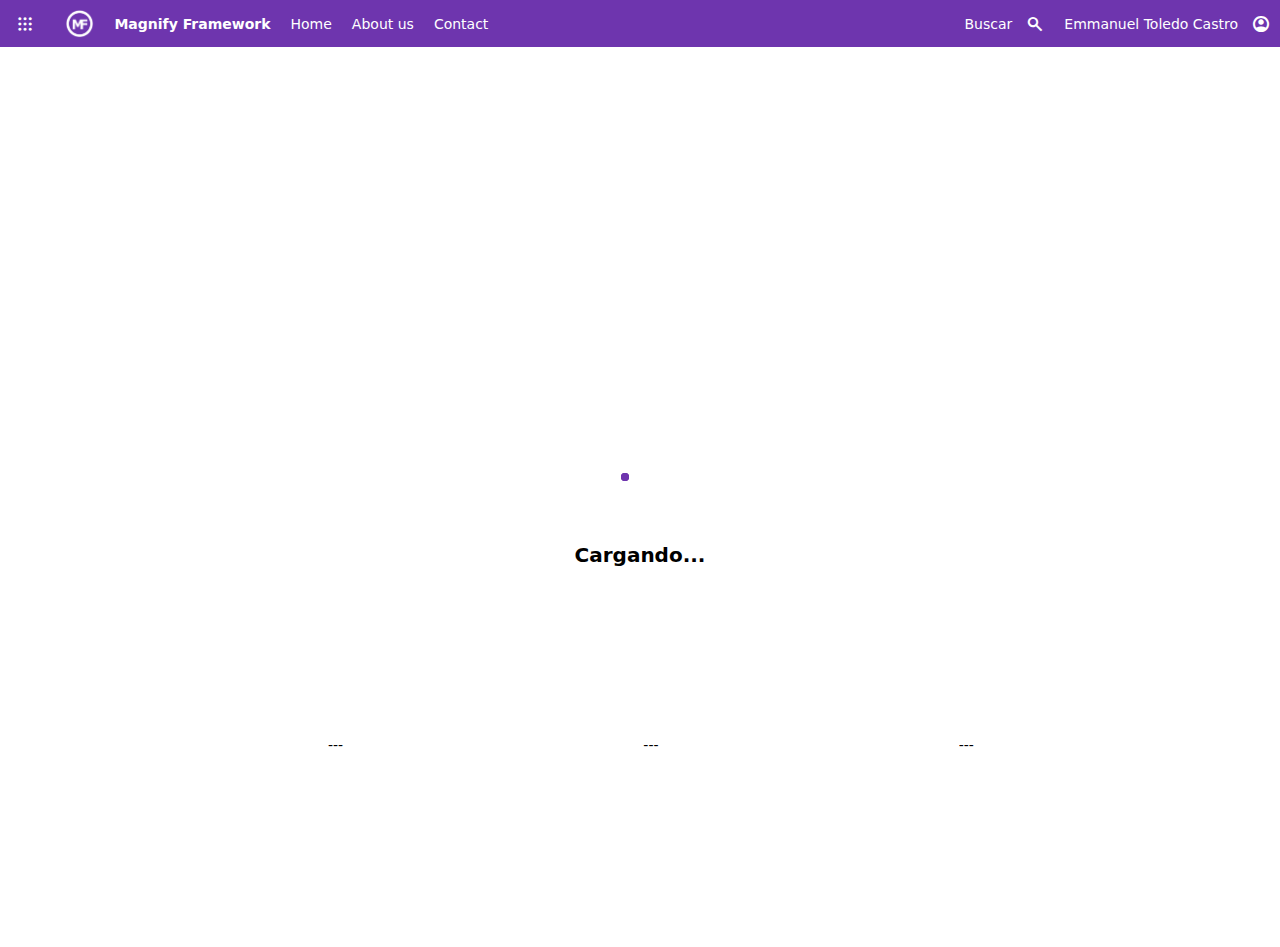
==== commit 463b8f7c: "Sample tables style created with example." ====
--- a/index.html
+++ b/index.html
@@ -160,6 +160,16 @@
                             </a>
                         </div>
                     </div>
+                    <div class="navbar-item-container background-indicator">
+                        <div class="navbar-item" action="hyperlink-navbar">
+                            <span class="icon-item material-symbols-outlined">
+                                table
+                            </span>
+                            <a href="./pages/tables.html" class="navbar-item-link">
+                                Tables
+                            </a>
+                        </div>
+                    </div>
                 </div>
             </div>
             <div class="main-content-container light-scroll">
--- a/css/main.css
+++ b/css/main.css
@@ -12,6 +12,9 @@
     --color-white: #FFFFFF;
     --color-gray: #A0A0A0;
     --color-gray-light: #CCCCCC;
+
+    --color-disabled-text: #888888;
+    --color-disabled-container: #D8D8D8;
     
     --small-font-size: 0.875rem;
     --regular-font-size: 1rem;
--- a/css/header-menu.css
+++ b/css/header-menu.css
@@ -1,10 +1,10 @@
 .header-menu-container {
     width: 100%; 
-    z-index: 99;
     height: 50px; 
-    display: flex;
-    /* position: relative */
-    /* overflow: hidden; */
+    z-index: 100;
+    display: flex;
+    /* position: relative */
+    overflow: hidden;
     flex-direction: row;
     background-color: var(--background-magnify-framework);
 }
@@ -14,10 +14,12 @@
     height: 100%;
     font-size: 0px;
     /* position: relative */
+    overflow: hidden;
     flex-basis: auto;
     vertical-align: top;
     display: inline-block;
     box-sizing: border-box;
+    
 }
 
 .menu-item-container {
@@ -101,24 +103,36 @@
 .header-collapse {
     height: 100%;
     width: 100%;
+    white-space:nowrap;
     background-color: var(--background-magnify-framework);
 }
 
 .header-collapse.collapsed {
+    right: 0;
     top: 46px;
-    right: -50%;
-    display: flex;
-    transition: .5s;
+    width: 0;
+    /* top: 45px; */
+    /* top: -100%; */
+    /* width: 0; */
+    /* right: 0; */
+    z-index: 99;
+    /* display: flex; */
+    /* transition: .75s; */
     position: absolute;
-    width: fit-content;
+    /* max-width: 0; */
+    overflow-x: hidden;
     overflow-y: scroll;
-    flex-direction: column;
-    height: calc(100% - 46px);
+    max-width: fit-content;
+    /* flex-direction: column; */
+    height: calc(100% - 45px);
     background-color: var(--background-magnify-framework);
-}
-
-.header-collapse.collapsed.active {
-    right: 0;
+    /* float: right; */
+    /* width:0%;
+    overflow:hidden; */
+    /* -webkit-transition: width .5s ease-in-out;
+    -moz-transition: width .5s ease-in-out;
+    -o-transition: width .5s ease-in-out;
+    transition: width .5s ease-in-out; */
     transition: .5s;
     -o-transition: .5s;
     -ms-transition: .5s;
@@ -126,6 +140,30 @@
     -webkit-transition: .5s;
 }
 
+.header-collapse.collapsed > * {
+    float: none;
+    width: 240px;
+    display: block;
+}
+
+.header-collapse.collapsed.active {
+    /* top: 45px;
+    width: 100%;
+    -webkit-transition: width .5s ease-in-out;
+    -moz-transition: width .5s ease-in-out;
+    -o-transition: width .5s ease-in-out;
+    transition: width .5s ease-in-out; */
+    /* right: 0; */
+    /* width: fit-content; */
+    /* width: auto; */
+    width: 100%;
+    transition: .5s;
+    -o-transition: .5s;
+    -ms-transition: .5s;
+    -moz-transition: .5s;
+    -webkit-transition: .5s;
+}
+
 .header-collapse.collapsed > .menu {
     height: fit-content;
 }
--- a/css/form.css
+++ b/css/form.css
@@ -176,6 +176,7 @@
 
 .dropdown-menu {
     margin: 0;
+    width: 100%;
     z-index: 100;
     display: none;
     text-align: left;
--- a/css/tables.css
+++ b/css/tables.css
@@ -1,8 +1,65 @@
+.right-column-indicator {
+    padding-right: 25px;
+    white-space: nowrap;
+    border-right: solid 1px #CCCCCC;
+}
+
+.left-column-indicator {
+    padding-left: 20px;
+    white-space: nowrap;
+    border-left: solid 1px #CCCCCC;
+}
+
 .table-container {
     overflow-x: scroll;
 }
 
-.table-container.linear {
+.sample-table {
+    width: 100%;
+    border-collapse: collapse;
+}
+
+.sample-table thead {
+    text-align: left;
+    border-bottom: solid 2px var(--background-magnify-framework);
+    height: 40px;
+    color: #A6B5C4;
+}
+
+.sample-table thead tr th {
+    font-size: 16px;
+    position: relative;
+    padding-left: 20px;
+    /* padding-right: 15px; */
+    padding-bottom: 15px;
+    font-weight: var(--semibold-font-weight);
+}
+
+.sample-table tbody tr {
+    height: 60px;
+    background-color: #F6F6F6;
+}
+
+.sample-table tbody tr:nth-child(even) {
+    background-color: #FFFFFF;
+}
+
+.sample-table tbody tr td {
+    font-size: 15px;
+    color: #A0A0A0;
+    padding-left: 20px;
+}
+
+.sample-table tbody tr td:first-child {
+    font-weight: var(--semibold-font-weight);
+    color: var(--background-magnify-framework);
+}
+
+.sample-table tbody tr td:last-child {
+    padding-right: 20px;
+}
+
+/* .table-container.linear {
     border-left: solid 1px #cccccc;
     border-right: solid 1px #cccccc;
     border-bottom: solid 1px #cccccc;
@@ -59,4 +116,4 @@
 
 .linear-table tbody tr td .icon-item {
     margin-right: 15px;
-}+} */--- a/css/containers.css
+++ b/css/containers.css
@@ -135,4 +135,18 @@
 .card-link-inline+.card-link-inline {
     margin-left: 1rem;
     display: inline-block;
+}
+
+/* Media screen to Tablet application. */
+@media screen and (min-width: 768px) and (max-width: 1023px) {
+    .container {
+        padding: 12px;
+    }
+}
+
+/* Media screen to Mobile application. */
+@media screen and (max-width: 767px) {
+    .container {
+        padding: 10px;
+    }
 }--- a/css/loader.css
+++ b/css/loader.css
@@ -8,7 +8,7 @@
 .loader-container {
     width: 100%;
     height: 100%;
-    z-index: 100;
+    z-index: 99;
     display: none;
     position: absolute;
     align-items: center;
